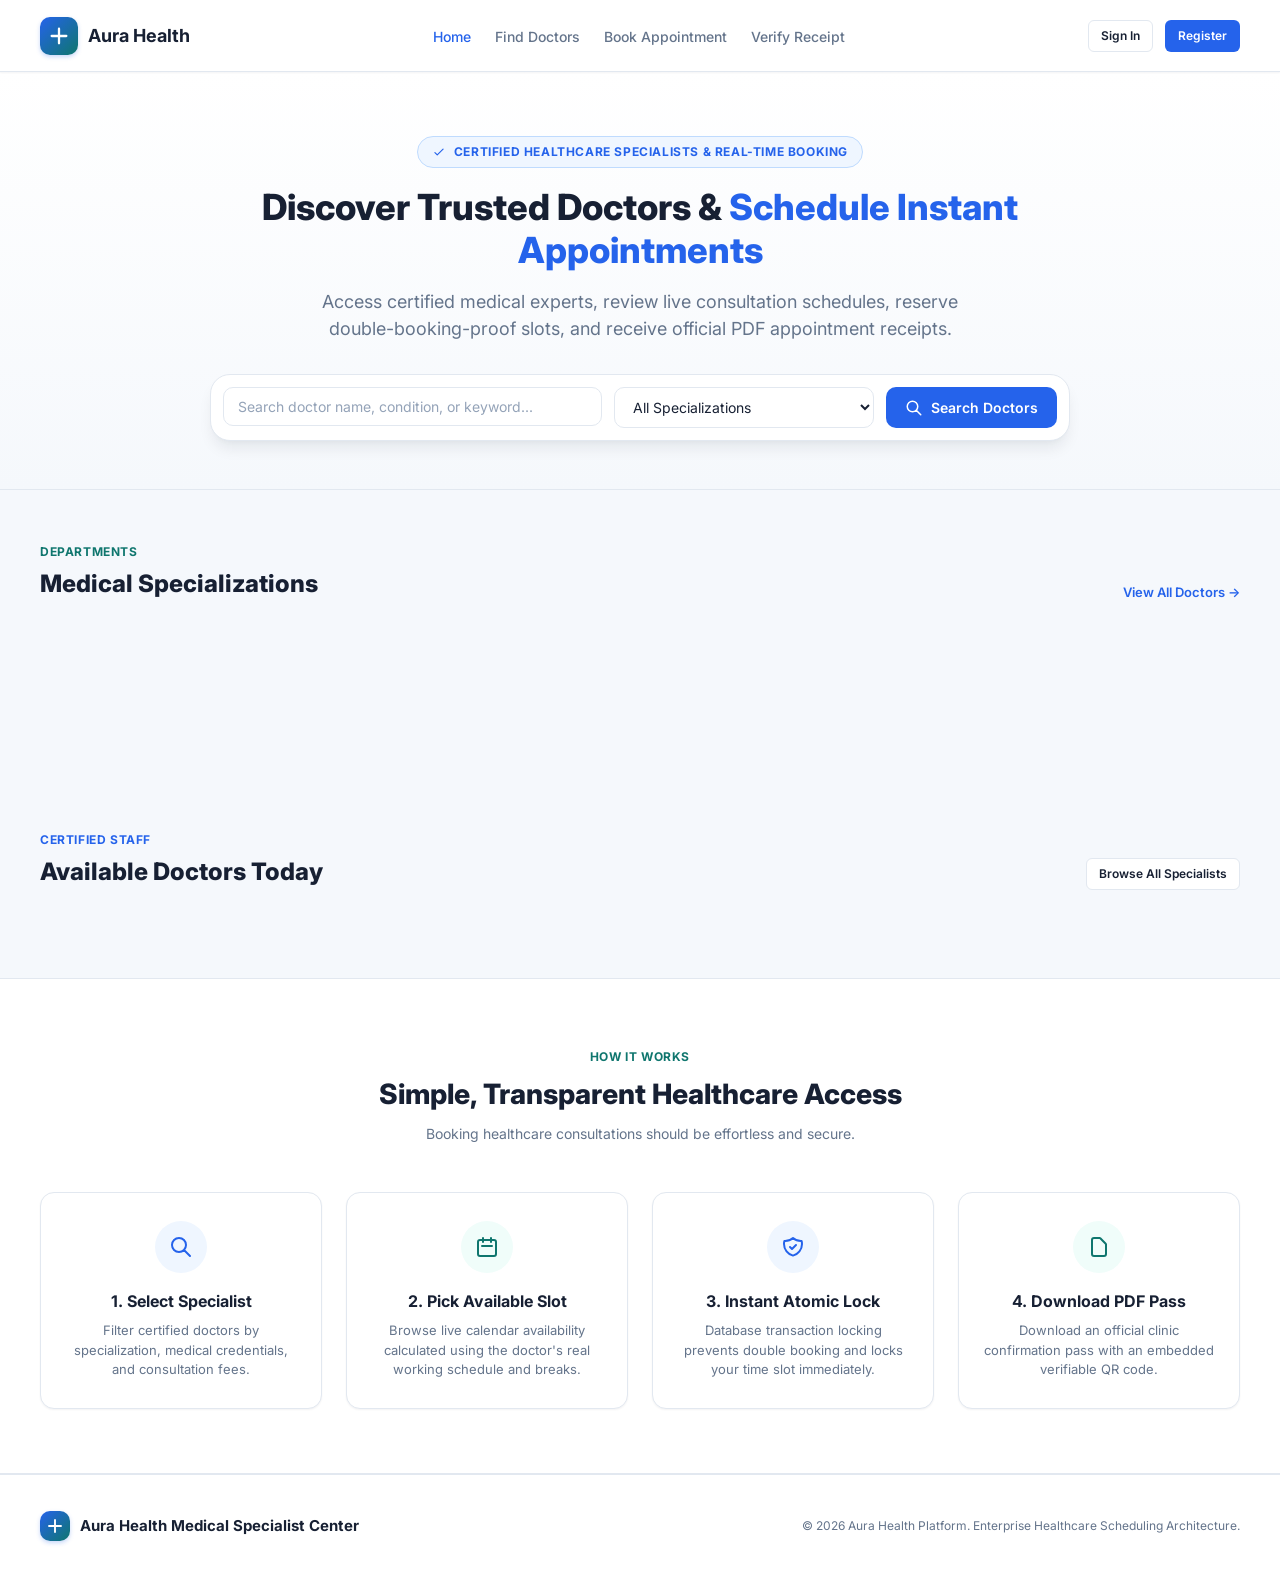
==== frontend/index.html @ 1cd792d3 "feat: Initial commit for Doctor Availability & Scheduling System" ====
<!DOCTYPE html>
<html lang="en">
<head>
  <meta charset="UTF-8">
  <meta name="viewport" content="width=device-width, initial-scale=1.0">
  <title>Aura Health - Doctor Availability & Scheduling System</title>
  <link rel="stylesheet" href="css/theme.css">
  <link rel="stylesheet" href="css/components.css">
  <link rel="stylesheet" href="css/style.css">
  <link rel="preconnect" href="https://fonts.googleapis.com">
  <link rel="preconnect" href="https://fonts.gstatic.com" crossorigin>
  <link href="https://fonts.googleapis.com/css2?family=Inter:wght@400;500;600;700;800&display=swap" rel="stylesheet">
</head>
<body>

  <!-- Top Navigation Bar -->
  <nav class="navbar">
    <div class="container nav-container">
      <a href="index.html" class="navbar-brand">
        <div class="brand-icon">
          <svg width="22" height="22" fill="none" stroke="currentColor" viewBox="0 0 24 24"><path stroke-linecap="round" stroke-linejoin="round" stroke-width="2.5" d="M12 4v16m8-8H4"></path></svg>
        </div>
        <span>Aura Health</span>
      </a>

      <ul class="navbar-nav">
        <li><a href="index.html" class="nav-link active">Home</a></li>
        <li><a href="doctors.html" class="nav-link">Find Doctors</a></li>
        <li><a href="booking.html" class="nav-link">Book Appointment</a></li>
        <li><a href="verify-receipt.html" class="nav-link">Verify Receipt</a></li>
      </ul>

      <div class="navbar-actions" id="nav-auth-actions">
        <a href="login.html" class="btn btn-outline btn-sm">Sign In</a>
        <a href="register.html" class="btn btn-primary btn-sm">Register</a>
      </div>
    </div>
  </nav>

  <!-- Hero Section -->
  <header class="hero-section">
    <div class="container">
      <div class="hero-badge">
        <svg width="14" height="14" fill="none" stroke="currentColor" viewBox="0 0 24 24"><path stroke-linecap="round" stroke-linejoin="round" stroke-width="2" d="M5 13l4 4L19 7"></path></svg>
        Certified Healthcare Specialists & Real-Time Booking
      </div>
      <h1 class="hero-title">Discover Trusted Doctors & <span>Schedule Instant Appointments</span></h1>
      <p class="hero-subtitle">
        Access certified medical experts, review live consultation schedules, reserve double-booking-proof slots, and receive official PDF appointment receipts.
      </p>

      <!-- Search Box Card -->
      <div class="search-box-card">
        <div class="search-field">
          <input type="text" id="hero-search-query" class="form-control" placeholder="Search doctor name, condition, or keyword...">
        </div>
        <div class="search-field" style="max-width:260px;">
          <select id="hero-spec-select" class="form-select">
            <option value="">All Specializations</option>
          </select>
        </div>
        <button id="hero-search-btn" class="btn btn-primary">
          <svg width="18" height="18" fill="none" stroke="currentColor" viewBox="0 0 24 24"><path stroke-linecap="round" stroke-linejoin="round" stroke-width="2" d="M21 21l-6-6m2-5a7 7 0 11-14 0 7 7 0 0114 0z"></path></svg>
          Search Doctors
        </button>
      </div>
    </div>
  </header>

  <!-- Medical Specializations -->
  <section style="padding: 48px 0;">
    <div class="container">
      <div style="display:flex;justify-content:space-between;align-items:flex-end;margin-bottom:20px;">
        <div>
          <span style="font-size:12px;font-weight:700;color:var(--healthcare-teal);text-transform:uppercase;letter-spacing:0.05em;">Departments</span>
          <h2 style="font-size:24px;font-weight:800;color:var(--text-main);margin-top:4px;">Medical Specializations</h2>
        </div>
        <a href="doctors.html" style="font-size:13px;font-weight:600;">View All Doctors &rarr;</a>
      </div>

      <div class="spec-grid" id="landing-spec-grid">
        <!-- Dynamically Populated -->
        <div class="skeleton-card" style="height:120px;"></div>
        <div class="skeleton-card" style="height:120px;"></div>
        <div class="skeleton-card" style="height:120px;"></div>
        <div class="skeleton-card" style="height:120px;"></div>
      </div>
    </div>
  </section>

  <!-- Featured Verified Doctors -->
  <section style="padding: 32px 0 64px;">
    <div class="container">
      <div style="display:flex;justify-content:space-between;align-items:flex-end;margin-bottom:24px;">
        <div>
          <span style="font-size:12px;font-weight:700;color:var(--primary-brand);text-transform:uppercase;letter-spacing:0.05em;">Certified Staff</span>
          <h2 style="font-size:24px;font-weight:800;color:var(--text-main);margin-top:4px;">Available Doctors Today</h2>
        </div>
        <a href="doctors.html" class="btn btn-outline btn-sm">Browse All Specialists</a>
      </div>

      <div class="doctor-grid" id="landing-doctor-grid">
        <!-- Populated via API -->
      </div>
    </div>
  </section>

  <!-- Platform Features / Workflow -->
  <section style="background-color:#FFFFFF;border-top:1px solid var(--border-color);border-bottom:1px solid var(--border-color);padding:64px 0;">
    <div class="container">
      <div style="text-align:center;max-width:600px;margin:0 auto 48px;">
        <span style="font-size:12px;font-weight:700;color:var(--healthcare-teal);text-transform:uppercase;letter-spacing:0.05em;">How It Works</span>
        <h2 style="font-size:28px;font-weight:800;color:var(--text-main);margin-top:6px;">Simple, Transparent Healthcare Access</h2>
        <p style="font-size:14px;color:var(--text-secondary);margin-top:8px;">Booking healthcare consultations should be effortless and secure.</p>
      </div>

      <div style="display:grid;grid-template-columns:repeat(auto-fit, minmax(250px, 1fr));gap:24px;">
        <div class="card" style="padding:28px 24px;text-align:center;">
          <div style="width:52px;height:52px;border-radius:50%;background:var(--surface-light-blue);color:var(--primary-brand);display:flex;align-items:center;justify-content:center;margin:0 auto 16px;">
            <svg width="24" height="24" fill="none" stroke="currentColor" viewBox="0 0 24 24"><path stroke-linecap="round" stroke-linejoin="round" stroke-width="2" d="M21 21l-6-6m2-5a7 7 0 11-14 0 7 7 0 0114 0z"></path></svg>
          </div>
          <h3 style="font-size:16px;font-weight:700;margin-bottom:8px;">1. Select Specialist</h3>
          <p style="font-size:13px;color:var(--text-secondary);">Filter certified doctors by specialization, medical credentials, and consultation fees.</p>
        </div>

        <div class="card" style="padding:28px 24px;text-align:center;">
          <div style="width:52px;height:52px;border-radius:50%;background:var(--surface-light-teal);color:var(--healthcare-teal);display:flex;align-items:center;justify-content:center;margin:0 auto 16px;">
            <svg width="24" height="24" fill="none" stroke="currentColor" viewBox="0 0 24 24"><path stroke-linecap="round" stroke-linejoin="round" stroke-width="2" d="M8 7V3m8 4V3m-9 8h10M5 21h14a2 2 0 002-2V7a2 2 0 00-2-2H5a2 2 0 00-2 2v12a2 2 0 002 2z"></path></svg>
          </div>
          <h3 style="font-size:16px;font-weight:700;margin-bottom:8px;">2. Pick Available Slot</h3>
          <p style="font-size:13px;color:var(--text-secondary);">Browse live calendar availability calculated using the doctor's real working schedule and breaks.</p>
        </div>

        <div class="card" style="padding:28px 24px;text-align:center;">
          <div style="width:52px;height:52px;border-radius:50%;background:var(--surface-light-blue);color:var(--primary-brand);display:flex;align-items:center;justify-content:center;margin:0 auto 16px;">
            <svg width="24" height="24" fill="none" stroke="currentColor" viewBox="0 0 24 24"><path stroke-linecap="round" stroke-linejoin="round" stroke-width="2" d="M9 12l2 2 4-4m5.618-4.016A11.955 11.955 0 0112 2.944a11.955 11.955 0 01-8.618 3.04A12.02 12.02 0 003 9c0 5.591 3.824 10.29 9 11.622 5.176-1.332 9-6.03 9-11.622 0-1.042-.133-2.052-.382-3.016z"></path></svg>
          </div>
          <h3 style="font-size:16px;font-weight:700;margin-bottom:8px;">3. Instant Atomic Lock</h3>
          <p style="font-size:13px;color:var(--text-secondary);">Database transaction locking prevents double booking and locks your time slot immediately.</p>
        </div>

        <div class="card" style="padding:28px 24px;text-align:center;">
          <div style="width:52px;height:52px;border-radius:50%;background:var(--surface-light-teal);color:var(--healthcare-teal);display:flex;align-items:center;justify-content:center;margin:0 auto 16px;">
            <svg width="24" height="24" fill="none" stroke="currentColor" viewBox="0 0 24 24"><path stroke-linecap="round" stroke-linejoin="round" stroke-width="2" d="M7 21h10a2 2 0 002-2V9.414a1 1 0 00-.293-.707l-5.414-5.414A1 1 0 0012.586 3H7a2 2 0 00-2 2v14a2 2 0 002 2z"></path></svg>
          </div>
          <h3 style="font-size:16px;font-weight:700;margin-bottom:8px;">4. Download PDF Pass</h3>
          <p style="font-size:13px;color:var(--text-secondary);">Download an official clinic confirmation pass with an embedded verifiable QR code.</p>
        </div>
      </div>
    </div>
  </section>

  <!-- Footer -->
  <footer style="background-color:#FFFFFF;border-top:1px solid var(--border-color);padding:36px 0;margin-top:auto;">
    <div class="container" style="display:flex;align-items:center;justify-content:space-between;flex-wrap:wrap;gap:16px;">
      <div style="display:flex;align-items:center;gap:10px;">
        <div class="brand-icon" style="width:30px;height:30px;">
          <svg width="18" height="18" fill="none" stroke="currentColor" viewBox="0 0 24 24"><path stroke-linecap="round" stroke-linejoin="round" stroke-width="2.5" d="M12 4v16m8-8H4"></path></svg>
        </div>
        <span style="font-weight:700;font-size:15px;">Aura Health Medical Specialist Center</span>
      </div>
      <p style="font-size:12px;color:var(--text-secondary);">
        &copy; 2026 Aura Health Platform. Enterprise Healthcare Scheduling Architecture.
      </p>
    </div>
  </footer>

  <script src="js/api.js"></script>
  <script src="js/auth.js"></script>
  <script>
    document.addEventListener('DOMContentLoaded', async () => {
      // Load Specializations for landing
      try {
        const specs = await Api.get('/specializations');
        const specGrid = document.getElementById('landing-spec-grid');
        const select = document.getElementById('hero-spec-select');

        if (specGrid) {
          specGrid.innerHTML = '';
          specs.forEach(s => {
            const card = document.createElement('div');
            card.className = 'spec-card';
            card.onclick = () => window.location.href = `doctors.html?specId=${s.specializationId}`;
            card.innerHTML = `
              <div class="spec-icon-box">
                <svg width="22" height="22" fill="none" stroke="currentColor" viewBox="0 0 24 24"><path stroke-linecap="round" stroke-linejoin="round" stroke-width="2" d="M4.318 6.318a4.5 4.5 0 000 6.364L12 20.364l7.682-7.682a4.5 4.5 0 00-6.364-6.364L12 7.636l-1.318-1.318a4.5 4.5 0 00-6.364 0z"></path></svg>
              </div>
              <span class="spec-name">${escapeHtml(s.specializationName)}</span>
            `;
            specGrid.appendChild(card);

            if (select) {
              const opt = document.createElement('option');
              opt.value = s.specializationId;
              opt.textContent = s.specializationName;
              select.appendChild(opt);
            }
          });
        }

        // Load Featured Doctors
        const doctors = await Api.get('/doctors?approvedOnly=true');
        const docGrid = document.getElementById('landing-doctor-grid');
        if (docGrid) {
          docGrid.innerHTML = '';
          doctors.slice(0, 4).forEach(doc => {
            const card = document.createElement('div');
            card.className = 'doctor-card';
            card.innerHTML = `
              <div class="doctor-card-top">
                <img src="${doc.profileImageUrl || 'https://images.unsplash.com/photo-1559839734-2b71ea197ec2?auto=format&fit=crop&q=80&w=200'}" class="doctor-avatar" alt="${escapeHtml(doc.fullName)}">
                <div class="doctor-card-info">
                  <h3 class="doctor-name">${escapeHtml(doc.fullName)}</h3>
                  <span class="doctor-spec">${escapeHtml(doc.specializationName)}</span>
                  <div class="doctor-qual">${escapeHtml(doc.qualifications)}</div>
                </div>
              </div>
              <div class="doctor-card-body">
                <p class="doctor-bio">${escapeHtml(doc.professionalBio || 'Certified clinical specialist with extensive experience.')}</p>
                <div class="doctor-meta-row">
                  <span>Experience: <strong>${doc.experienceYears} Years</strong></span>
                  <span>Fee: <strong class="doctor-fee">$${Number(doc.consultationFee).toFixed(2)}</strong></span>
                </div>
              </div>
              <div class="doctor-card-footer">
                <a href="booking.html?doctorId=${doc.doctorId}" class="btn btn-primary btn-sm" style="flex:1;">Book Consultation</a>
                <a href="doctors.html?search=${encodeURIComponent(doc.fullName)}" class="btn btn-outline btn-sm">View Profile</a>
              </div>
            `;
            docGrid.appendChild(card);
          });
        }
      } catch (err) {
        console.error(err);
      }

      // Hero search trigger
      document.getElementById('hero-search-btn')?.addEventListener('click', () => {
        const query = document.getElementById('hero-search-query').value.trim();
        const specId = document.getElementById('hero-spec-select').value;
        window.location.href = `doctors.html?search=${encodeURIComponent(query)}&specId=${specId}`;
      });
    });
  </script>
</body>
</html>
---- frontend/css/theme.css ----
/* ====================================================================
   DOCTOR AVAILABILITY & SCHEDULING SYSTEM
   PREMIUM LIGHT THEME DESIGN SYSTEM (theme.css)
   Strict Light Healthcare SaaS Theme - No Dark Mode
   ==================================================================== */

:root {
  /* Color Palette - Exactly matching requirements */
  --bg-main: #F5F8FC;
  --bg-card: #FFFFFF;
  --primary-brand: #2563EB;
  --secondary-blue: #3B82F6;
  --healthcare-teal: #0F766E;
  --surface-light-blue: #EFF6FF;
  --surface-light-teal: #F0FDFA;
  --text-main: #172033;
  --text-secondary: #64748B;
  --border-color: #E2E8F0;

  /* Status Colors */
  --status-success: #15803D;
  --status-success-bg: #DCFCE7;
  --status-warning: #B45309;
  --status-warning-bg: #FEF3C7;
  --status-error: #B91C1C;
  --status-error-bg: #FEE2E2;
  --status-info: #1D4ED8;
  --status-info-bg: #DBEAFE;

  /* Typography */
  --font-family: 'Inter', -apple-system, BlinkMacSystemFont, "Segoe UI", Roboto, Helvetica, Arial, sans-serif;
  --font-size-xs: 0.75rem;     /* 12px */
  --font-size-sm: 0.875rem;    /* 14px */
  --font-size-base: 1rem;      /* 16px */
  --font-size-lg: 1.125rem;    /* 18px */
  --font-size-xl: 1.25rem;     /* 20px */
  --font-size-2xl: 1.5rem;     /* 24px */
  --font-size-3xl: 1.875rem;   /* 30px */
  --font-size-4xl: 2.25rem;    /* 36px */

  /* Shadows */
  --shadow-sm: 0 1px 2px 0 rgba(15, 23, 42, 0.05);
  --shadow-md: 0 4px 6px -1px rgba(15, 23, 42, 0.07), 0 2px 4px -2px rgba(15, 23, 42, 0.05);
  --shadow-lg: 0 10px 15px -3px rgba(15, 23, 42, 0.08), 0 4px 6px -4px rgba(15, 23, 42, 0.04);
  --shadow-xl: 0 20px 25px -5px rgba(15, 23, 42, 0.08), 0 8px 10px -6px rgba(15, 23, 42, 0.04);

  /* Radius */
  --radius-sm: 6px;
  --radius-md: 10px;
  --radius-lg: 14px;
  --radius-xl: 20px;
  --radius-full: 9999px;

  /* Transitions */
  --transition-fast: 150ms cubic-bezier(0.4, 0, 0.2, 1);
  --transition-normal: 250ms cubic-bezier(0.4, 0, 0.2, 1);
}

*, *::before, *::after {
  box-sizing: border-box;
  margin: 0;
  padding: 0;
}

body {
  font-family: var(--font-family);
  background-color: var(--bg-main);
  color: var(--text-main);
  line-height: 1.5;
  -webkit-font-smoothing: antialiased;
  -moz-osx-font-smoothing: grayscale;
  min-height: 100vh;
  display: flex;
  flex-direction: column;
}

a {
  color: var(--primary-brand);
  text-decoration: none;
  transition: color var(--transition-fast);
}

a:hover {
  color: var(--secondary-blue);
}

button, input, select, textarea {
  font-family: inherit;
  font-size: inherit;
}

/* Container */
.container {
  width: 100%;
  max-width: 1240px;
  margin-left: auto;
  margin-right: auto;
  padding-left: 20px;
  padding-right: 20px;
}

.container-wide {
  width: 100%;
  max-width: 1400px;
  margin-left: auto;
  margin-right: auto;
  padding-left: 24px;
  padding-right: 24px;
}
---- frontend/css/components.css ----
/* ====================================================================
   DOCTOR AVAILABILITY & SCHEDULING SYSTEM
   REUSABLE UI COMPONENTS (components.css)
   ==================================================================== */

/* --- NAVBAR --- */
.navbar {
  background-color: var(--bg-card);
  border-bottom: 1px solid var(--border-color);
  position: sticky;
  top: 0;
  z-index: 50;
  height: 72px;
  display: flex;
  align-items: center;
  box-shadow: var(--shadow-sm);
}

.navbar .nav-container {
  display: flex;
  align-items: center;
  justify-content: space-between;
  width: 100%;
}

.navbar-brand {
  display: flex;
  align-items: center;
  gap: 10px;
  font-weight: 700;
  font-size: var(--font-size-lg);
  color: var(--text-main);
  text-decoration: none;
}

.brand-icon {
  width: 38px;
  height: 38px;
  background: linear-gradient(135deg, var(--primary-brand), var(--healthcare-teal));
  border-radius: var(--radius-md);
  display: flex;
  align-items: center;
  justify-content: center;
  color: #FFFFFF;
  box-shadow: 0 2px 4px rgba(37, 99, 235, 0.25);
}

.navbar-nav {
  display: flex;
  align-items: center;
  gap: 24px;
  list-style: none;
}

.nav-link {
  font-weight: 500;
  font-size: var(--font-size-sm);
  color: var(--text-secondary);
  transition: color var(--transition-fast);
  padding: 6px 0;
}

.nav-link:hover, .nav-link.active {
  color: var(--primary-brand);
}

.navbar-actions {
  display: flex;
  align-items: center;
  gap: 12px;
}

/* --- BUTTONS --- */
.btn {
  display: inline-flex;
  align-items: center;
  justify-content: center;
  gap: 8px;
  font-weight: 600;
  font-size: var(--font-size-sm);
  padding: 10px 18px;
  border-radius: var(--radius-md);
  border: 1px solid transparent;
  cursor: pointer;
  transition: all var(--transition-fast);
  text-decoration: none;
  white-space: nowrap;
}

.btn:disabled {
  opacity: 0.6;
  cursor: not-allowed;
}

.btn-primary {
  background-color: var(--primary-brand);
  color: #FFFFFF;
}

.btn-primary:hover:not(:disabled) {
  background-color: #1D4ED8;
  box-shadow: 0 4px 8px rgba(37, 99, 235, 0.25);
  color: #FFFFFF;
}

.btn-secondary {
  background-color: var(--surface-light-blue);
  color: var(--primary-brand);
  border-color: #BFDBFE;
}

.btn-secondary:hover:not(:disabled) {
  background-color: #DBEAFE;
}

.btn-teal {
  background-color: var(--healthcare-teal);
  color: #FFFFFF;
}

.btn-teal:hover:not(:disabled) {
  background-color: #0D655E;
  color: #FFFFFF;
}

.btn-outline {
  background-color: #FFFFFF;
  border-color: var(--border-color);
  color: var(--text-main);
}

.btn-outline:hover:not(:disabled) {
  background-color: var(--surface-light-blue);
  border-color: #BFDBFE;
  color: var(--primary-brand);
}

.btn-danger {
  background-color: var(--status-error);
  color: #FFFFFF;
}

.btn-danger:hover:not(:disabled) {
  background-color: #991B1B;
  color: #FFFFFF;
}

.btn-sm {
  padding: 6px 12px;
  font-size: var(--font-size-xs);
  border-radius: var(--radius-sm);
}

.btn-lg {
  padding: 14px 24px;
  font-size: var(--font-size-base);
  border-radius: var(--radius-lg);
}

/* --- CARDS --- */
.card {
  background-color: var(--bg-card);
  border: 1px solid var(--border-color);
  border-radius: var(--radius-lg);
  box-shadow: var(--shadow-sm);
  transition: box-shadow var(--transition-fast), transform var(--transition-fast);
  overflow: hidden;
}

.card-hover:hover {
  box-shadow: var(--shadow-md);
  transform: translateY(-2px);
}

.card-header {
  padding: 20px 24px;
  border-bottom: 1px solid var(--border-color);
  display: flex;
  align-items: center;
  justify-content: space-between;
}

.card-title {
  font-size: var(--font-size-lg);
  font-weight: 700;
  color: var(--text-main);
}

.card-body {
  padding: 24px;
}

.card-footer {
  padding: 16px 24px;
  background-color: #FAFCFF;
  border-top: 1px solid var(--border-color);
}

/* --- STATS KPI CARDS --- */
.stat-grid {
  display: grid;
  grid-template-columns: repeat(auto-fit, minmax(220px, 1fr));
  gap: 20px;
  margin-bottom: 28px;
}

.stat-card {
  background-color: var(--bg-card);
  border: 1px solid var(--border-color);
  border-radius: var(--radius-lg);
  padding: 20px;
  display: flex;
  align-items: center;
  gap: 16px;
  box-shadow: var(--shadow-sm);
}

.stat-icon-wrapper {
  width: 52px;
  height: 52px;
  border-radius: var(--radius-md);
  display: flex;
  align-items: center;
  justify-content: center;
  flex-shrink: 0;
}

.stat-icon-blue { background-color: var(--surface-light-blue); color: var(--primary-brand); }
.stat-icon-teal { background-color: var(--surface-light-teal); color: var(--healthcare-teal); }
.stat-icon-amber { background-color: var(--status-warning-bg); color: var(--status-warning); }
.stat-icon-red { background-color: var(--status-error-bg); color: var(--status-error); }
.stat-icon-green { background-color: var(--status-success-bg); color: var(--status-success); }

.stat-info {
  display: flex;
  flex-direction: column;
}

.stat-value {
  font-size: var(--font-size-2xl);
  font-weight: 800;
  color: var(--text-main);
  line-height: 1.2;
}

.stat-label {
  font-size: var(--font-size-xs);
  font-weight: 600;
  text-transform: uppercase;
  letter-spacing: 0.05em;
  color: var(--text-secondary);
  margin-top: 4px;
}

/* --- BADGES --- */
.badge {
  display: inline-flex;
  align-items: center;
  gap: 6px;
  padding: 4px 10px;
  border-radius: var(--radius-full);
  font-size: var(--font-size-xs);
  font-weight: 600;
  line-height: 1.2;
}

.badge-dot {
  width: 6px;
  height: 6px;
  border-radius: 50%;
}

.badge-confirmed { background-color: var(--status-success-bg); color: var(--status-success); }
.badge-confirmed .badge-dot { background-color: var(--status-success); }

.badge-pending { background-color: var(--status-warning-bg); color: var(--status-warning); }
.badge-pending .badge-dot { background-color: var(--status-warning); }

.badge-checked-in { background-color: #CCFBF1; color: var(--healthcare-teal); }
.badge-checked-in .badge-dot { background-color: var(--healthcare-teal); }

.badge-in-progress { background-color: var(--surface-light-blue); color: var(--primary-brand); }
.badge-in-progress .badge-dot { background-color: var(--primary-brand); }

.badge-completed { background-color: #F0FDFA; color: #0D655E; border: 1px solid #CCFBF1; }
.badge-completed .badge-dot { background-color: #0D655E; }

.badge-cancelled { background-color: var(--status-error-bg); color: var(--status-error); }
.badge-cancelled .badge-dot { background-color: var(--status-error); }

.badge-no-show { background-color: #F1F5F9; color: #475569; }
.badge-no-show .badge-dot { background-color: #64748B; }

/* --- FORMS --- */
.form-group {
  margin-bottom: 18px;
}

.form-label {
  display: block;
  font-size: var(--font-size-sm);
  font-weight: 600;
  color: var(--text-main);
  margin-bottom: 6px;
}

.form-control, .form-select {
  width: 100%;
  padding: 10px 14px;
  border: 1px solid var(--border-color);
  border-radius: var(--radius-md);
  background-color: #FFFFFF;
  color: var(--text-main);
  font-size: var(--font-size-sm);
  transition: border-color var(--transition-fast), box-shadow var(--transition-fast);
}

.form-control:focus, .form-select:focus {
  outline: none;
  border-color: var(--primary-brand);
  box-shadow: 0 0 0 3px rgba(37, 99, 235, 0.15);
}

.form-control::placeholder {
  color: #94A3B8;
}

.form-helper {
  font-size: var(--font-size-xs);
  color: var(--text-secondary);
  margin-top: 4px;
}

.form-error {
  font-size: var(--font-size-xs);
  color: var(--status-error);
  margin-top: 4px;
}

/* --- TABLES --- */
.table-responsive {
  width: 100%;
  overflow-x: auto;
}

.table {
  width: 100%;
  border-collapse: collapse;
  text-align: left;
}

.table th {
  background-color: #F8FAFC;
  padding: 12px 16px;
  font-size: var(--font-size-xs);
  font-weight: 700;
  color: var(--text-secondary);
  text-transform: uppercase;
  letter-spacing: 0.05em;
  border-bottom: 1px solid var(--border-color);
}

.table td {
  padding: 14px 16px;
  font-size: var(--font-size-sm);
  color: var(--text-main);
  border-bottom: 1px solid var(--border-color);
  vertical-align: middle;
}

.table-hover tbody tr:hover {
  background-color: #F8FAFC;
}

/* --- TABS --- */
.tabs {
  display: flex;
  gap: 8px;
  border-bottom: 1px solid var(--border-color);
  margin-bottom: 24px;
}

.tab-btn {
  padding: 12px 18px;
  font-size: var(--font-size-sm);
  font-weight: 600;
  color: var(--text-secondary);
  background: none;
  border: none;
  border-bottom: 2px solid transparent;
  cursor: pointer;
  transition: all var(--transition-fast);
}

.tab-btn:hover {
  color: var(--primary-brand);
}

.tab-btn.active {
  color: var(--primary-brand);
  border-bottom-color: var(--primary-brand);
}

/* --- MODALS --- */
.modal-backdrop {
  position: fixed;
  inset: 0;
  background-color: rgba(15, 23, 42, 0.45);
  backdrop-filter: blur(4px);
  z-index: 100;
  display: none;
  align-items: center;
  justify-content: center;
  padding: 20px;
}

.modal-backdrop.active {
  display: flex;
}

.modal {
  background-color: #FFFFFF;
  border-radius: var(--radius-xl);
  box-shadow: var(--shadow-xl);
  width: 100%;
  max-width: 580px;
  max-height: 90vh;
  overflow-y: auto;
  animation: modalIn 200ms ease-out forwards;
}

@keyframes modalIn {
  from { opacity: 0; transform: scale(0.96); }
  to { opacity: 1; transform: scale(1); }
}

.modal-header {
  padding: 20px 24px;
  border-bottom: 1px solid var(--border-color);
  display: flex;
  align-items: center;
  justify-content: space-between;
}

.modal-close {
  background: none;
  border: none;
  font-size: 24px;
  line-height: 1;
  color: var(--text-secondary);
  cursor: pointer;
}

.modal-close:hover {
  color: var(--text-main);
}

.modal-body {
  padding: 24px;
}

.modal-footer {
  padding: 16px 24px;
  border-top: 1px solid var(--border-color);
  background-color: #FAFCFF;
  display: flex;
  align-items: center;
  justify-content: flex-end;
  gap: 12px;
}

/* --- TOAST NOTIFICATIONS --- */
.toast-container {
  position: fixed;
  bottom: 24px;
  right: 24px;
  z-index: 999;
  display: flex;
  flex-direction: column;
  gap: 10px;
}

.toast {
  background-color: #FFFFFF;
  border: 1px solid var(--border-color);
  border-radius: var(--radius-md);
  padding: 14px 20px;
  box-shadow: var(--shadow-lg);
  display: flex;
  align-items: center;
  gap: 12px;
  font-size: var(--font-size-sm);
  font-weight: 500;
  min-width: 300px;
  max-width: 440px;
  animation: toastIn 200ms ease-out forwards;
}

@keyframes toastIn {
  from { opacity: 0; transform: translateY(12px); }
  to { opacity: 1; transform: translateY(0); }
}

.toast-success { border-left: 4px solid var(--status-success); }
.toast-error { border-left: 4px solid var(--status-error); }
.toast-info { border-left: 4px solid var(--primary-brand); }

/* --- SKELETON LOADERS --- */
.skeleton {
  background: linear-gradient(90deg, #E2E8F0 25%, #EDF2F7 50%, #E2E8F0 75%);
  background-size: 200% 100%;
  animation: shimmer 1.5s infinite;
  border-radius: var(--radius-sm);
}

@keyframes shimmer {
  0% { background-position: 200% 0; }
  100% { background-position: -200% 0; }
}

.skeleton-text { height: 16px; margin-bottom: 8px; width: 100%; }
.skeleton-title { height: 24px; margin-bottom: 12px; width: 60%; }
.skeleton-circle { width: 48px; height: 48px; border-radius: 50%; }

/* --- EMPTY STATE --- */
.empty-state {
  text-align: center;
  padding: 48px 24px;
  display: flex;
  flex-direction: column;
  align-items: center;
}

.empty-state-icon {
  width: 64px;
  height: 64px;
  border-radius: 50%;
  background-color: var(--surface-light-blue);
  color: var(--primary-brand);
  display: flex;
  align-items: center;
  justify-content: center;
  margin-bottom: 16px;
}

.empty-state-title {
  font-size: var(--font-size-lg);
  font-weight: 700;
  color: var(--text-main);
  margin-bottom: 6px;
}

.empty-state-desc {
  font-size: var(--font-size-sm);
  color: var(--text-secondary);
  max-width: 400px;
  margin-bottom: 20px;
}
---- frontend/css/style.css ----
/* ====================================================================
   DOCTOR AVAILABILITY & SCHEDULING SYSTEM
   PAGE SPECIFIC STYLES (style.css)
   ==================================================================== */

/* --- HERO SECTION (Landing) --- */
.hero-section {
  padding: 64px 0 48px;
  background: linear-gradient(180deg, #FFFFFF 0%, var(--bg-main) 100%);
  border-bottom: 1px solid var(--border-color);
  text-align: center;
}

.hero-badge {
  display: inline-flex;
  align-items: center;
  gap: 8px;
  background-color: var(--surface-light-blue);
  color: var(--primary-brand);
  padding: 6px 14px;
  border-radius: var(--radius-full);
  font-size: var(--font-size-xs);
  font-weight: 700;
  text-transform: uppercase;
  letter-spacing: 0.05em;
  margin-bottom: 18px;
  border: 1px solid #BFDBFE;
}

.hero-title {
  font-size: var(--font-size-4xl);
  font-weight: 800;
  color: var(--text-main);
  line-height: 1.2;
  margin-bottom: 16px;
  max-width: 800px;
  margin-left: auto;
  margin-right: auto;
}

.hero-title span {
  color: var(--primary-brand);
}

.hero-subtitle {
  font-size: var(--font-size-lg);
  color: var(--text-secondary);
  max-width: 640px;
  margin-left: auto;
  margin-right: auto;
  margin-bottom: 32px;
}

/* Hero Quick Search Box */
.search-box-card {
  background-color: #FFFFFF;
  border: 1px solid var(--border-color);
  border-radius: var(--radius-xl);
  padding: 12px;
  box-shadow: var(--shadow-lg);
  max-width: 860px;
  margin: 0 auto;
  display: flex;
  gap: 12px;
  flex-wrap: wrap;
}

.search-field {
  flex: 1;
  min-width: 200px;
}

/* --- SPECIALIZATIONS CAROUSEL/GRID --- */
.spec-grid {
  display: grid;
  grid-template-columns: repeat(auto-fill, minmax(180px, 1fr));
  gap: 16px;
  margin-top: 24px;
}

.spec-card {
  background-color: #FFFFFF;
  border: 1px solid var(--border-color);
  border-radius: var(--radius-lg);
  padding: 20px 16px;
  text-align: center;
  cursor: pointer;
  transition: all var(--transition-fast);
  display: flex;
  flex-direction: column;
  align-items: center;
}

.spec-card:hover, .spec-card.active {
  border-color: var(--primary-brand);
  background-color: var(--surface-light-blue);
  box-shadow: var(--shadow-sm);
  transform: translateY(-2px);
}

.spec-icon-box {
  width: 48px;
  height: 48px;
  border-radius: var(--radius-md);
  background-color: var(--surface-light-teal);
  color: var(--healthcare-teal);
  display: flex;
  align-items: center;
  justify-content: center;
  margin-bottom: 12px;
}

.spec-card:hover .spec-icon-box {
  background-color: var(--primary-brand);
  color: #FFFFFF;
}

.spec-name {
  font-weight: 700;
  font-size: var(--font-size-sm);
  color: var(--text-main);
}

/* --- DOCTORS DIRECTORY GRID --- */
.doctor-grid {
  display: grid;
  grid-template-columns: repeat(auto-fill, minmax(320px, 1fr));
  gap: 24px;
}

.doctor-card {
  background-color: #FFFFFF;
  border: 1px solid var(--border-color);
  border-radius: var(--radius-xl);
  overflow: hidden;
  box-shadow: var(--shadow-sm);
  display: flex;
  flex-direction: column;
  transition: all var(--transition-fast);
}

.doctor-card:hover {
  box-shadow: var(--shadow-lg);
  transform: translateY(-3px);
  border-color: #BFDBFE;
}

.doctor-card-top {
  padding: 20px;
  display: flex;
  gap: 16px;
  align-items: flex-start;
  border-bottom: 1px solid #F1F5F9;
}

.doctor-avatar {
  width: 72px;
  height: 72px;
  border-radius: var(--radius-lg);
  object-fit: cover;
  background-color: var(--surface-light-blue);
  border: 2px solid #DBEAFE;
  flex-shrink: 0;
}

.doctor-card-info {
  flex: 1;
}

.doctor-name {
  font-size: var(--font-size-base);
  font-weight: 700;
  color: var(--text-main);
  line-height: 1.3;
}

.doctor-spec {
  display: inline-block;
  font-size: var(--font-size-xs);
  font-weight: 600;
  color: var(--healthcare-teal);
  background-color: var(--surface-light-teal);
  padding: 2px 8px;
  border-radius: var(--radius-sm);
  margin-top: 4px;
}

.doctor-qual {
  font-size: var(--font-size-xs);
  color: var(--text-secondary);
  margin-top: 4px;
}

.doctor-card-body {
  padding: 16px 20px;
  flex: 1;
}

.doctor-bio {
  font-size: var(--font-size-xs);
  color: var(--text-secondary);
  line-height: 1.5;
  display: -webkit-box;
  -webkit-line-clamp: 2;
  -webkit-box-orient: vertical;
  overflow: hidden;
  margin-bottom: 12px;
}

.doctor-meta-row {
  display: flex;
  justify-content: space-between;
  align-items: center;
  padding: 8px 12px;
  background-color: #F8FAFC;
  border-radius: var(--radius-md);
  font-size: var(--font-size-xs);
}

.doctor-fee {
  font-weight: 800;
  color: var(--primary-brand);
  font-size: var(--font-size-sm);
}

.doctor-card-footer {
  padding: 16px 20px;
  background-color: #FAFCFF;
  border-top: 1px solid var(--border-color);
  display: flex;
  gap: 10px;
}

/* --- BOOKING WORKFLOW PAGE --- */
.booking-container {
  display: grid;
  grid-template-columns: 1fr 380px;
  gap: 28px;
  margin-top: 32px;
  margin-bottom: 48px;
}

@media (max-width: 900px) {
  .booking-container {
    grid-template-columns: 1fr;
  }
}

.step-indicator {
  display: flex;
  align-items: center;
  justify-content: space-between;
  margin-bottom: 28px;
  position: relative;
}

.step-item {
  display: flex;
  flex-direction: column;
  align-items: center;
  gap: 6px;
  z-index: 1;
}

.step-circle {
  width: 36px;
  height: 36px;
  border-radius: 50%;
  background-color: #FFFFFF;
  border: 2px solid var(--border-color);
  color: var(--text-secondary);
  display: flex;
  align-items: center;
  justify-content: center;
  font-weight: 700;
  font-size: var(--font-size-sm);
  transition: all var(--transition-fast);
}

.step-item.active .step-circle {
  border-color: var(--primary-brand);
  background-color: var(--primary-brand);
  color: #FFFFFF;
  box-shadow: 0 0 0 4px rgba(37, 99, 235, 0.15);
}

.step-item.completed .step-circle {
  border-color: var(--healthcare-teal);
  background-color: var(--healthcare-teal);
  color: #FFFFFF;
}

.step-label {
  font-size: var(--font-size-xs);
  font-weight: 600;
  color: var(--text-secondary);
}

.step-item.active .step-label {
  color: var(--primary-brand);
}

/* Date Selection Calendar Component */
.calendar-widget {
  background-color: #FFFFFF;
  border: 1px solid var(--border-color);
  border-radius: var(--radius-lg);
  padding: 16px;
}

.calendar-header {
  display: flex;
  justify-content: space-between;
  align-items: center;
  margin-bottom: 14px;
}

.calendar-days-row {
  display: grid;
  grid-template-columns: repeat(7, 1fr);
  gap: 8px;
  margin-bottom: 10px;
  text-align: center;
}

.day-header {
  font-size: var(--font-size-xs);
  font-weight: 700;
  color: var(--text-secondary);
  padding: 6px 0;
}

.calendar-grid {
  display: grid;
  grid-template-columns: repeat(7, 1fr);
  gap: 8px;
}

.calendar-day-btn {
  aspect-ratio: 1;
  display: flex;
  flex-direction: column;
  align-items: center;
  justify-content: center;
  border: 1px solid var(--border-color);
  background-color: #FFFFFF;
  border-radius: var(--radius-md);
  font-weight: 600;
  font-size: var(--font-size-sm);
  color: var(--text-main);
  cursor: pointer;
  transition: all var(--transition-fast);
}

.calendar-day-btn:hover:not(:disabled) {
  border-color: var(--primary-brand);
  background-color: var(--surface-light-blue);
  color: var(--primary-brand);
}

.calendar-day-btn.selected {
  border-color: var(--primary-brand);
  background-color: var(--primary-brand);
  color: #FFFFFF;
}

.calendar-day-btn:disabled {
  background-color: #F8FAFC;
  color: #CBD5E1;
  border-color: #F1F5F9;
  cursor: not-allowed;
}

/* Time Slot Grid */
.slots-grid {
  display: grid;
  grid-template-columns: repeat(auto-fill, minmax(130px, 1fr));
  gap: 10px;
  margin-top: 14px;
}

.slot-btn {
  padding: 10px 8px;
  border: 1px solid var(--border-color);
  background-color: #FFFFFF;
  border-radius: var(--radius-md);
  font-size: var(--font-size-xs);
  font-weight: 600;
  text-align: center;
  color: var(--text-main);
  cursor: pointer;
  transition: all var(--transition-fast);
}

.slot-btn:hover:not(:disabled) {
  border-color: var(--primary-brand);
  background-color: var(--surface-light-blue);
  color: var(--primary-brand);
}

.slot-btn.selected {
  border-color: var(--primary-brand);
  background-color: var(--primary-brand);
  color: #FFFFFF;
  box-shadow: 0 2px 4px rgba(37, 99, 235, 0.25);
}

.slot-btn:disabled {
  background-color: #F8FAFC;
  color: #94A3B8;
  border-color: #E2E8F0;
  cursor: not-allowed;
  text-decoration: line-through;
  opacity: 0.6;
}

/* Booking Summary Card */
.booking-summary-card {
  position: sticky;
  top: 90px;
  background-color: #FFFFFF;
  border: 1px solid var(--border-color);
  border-radius: var(--radius-xl);
  padding: 24px;
  box-shadow: var(--shadow-sm);
}

.summary-doctor-preview {
  display: flex;
  gap: 14px;
  align-items: center;
  padding-bottom: 18px;
  border-bottom: 1px solid var(--border-color);
  margin-bottom: 18px;
}

.summary-item-row {
  display: flex;
  justify-content: space-between;
  margin-bottom: 12px;
  font-size: var(--font-size-sm);
}

.summary-item-label {
  color: var(--text-secondary);
}

.summary-item-value {
  font-weight: 600;
  color: var(--text-main);
  text-align: right;
}

.summary-total-row {
  display: flex;
  justify-content: space-between;
  align-items: center;
  padding-top: 16px;
  border-top: 1px dashed var(--border-color);
  margin-top: 16px;
  margin-bottom: 24px;
}

.summary-total-label {
  font-size: var(--font-size-base);
  font-weight: 700;
  color: var(--text-main);
}

.summary-total-value {
  font-size: var(--font-size-xl);
  font-weight: 800;
  color: var(--primary-brand);
}

/* --- DASHBOARD LAYOUT --- */
.dashboard-layout {
  display: grid;
  grid-template-columns: 260px 1fr;
  min-height: calc(100vh - 72px);
}

@media (max-width: 900px) {
  .dashboard-layout {
    grid-template-columns: 1fr;
  }
}

.dashboard-sidebar {
  background-color: #FFFFFF;
  border-right: 1px solid var(--border-color);
  padding: 24px 16px;
  display: flex;
  flex-direction: column;
  gap: 6px;
}

.sidebar-heading {
  font-size: var(--font-size-xs);
  font-weight: 700;
  text-transform: uppercase;
  color: var(--text-secondary);
  letter-spacing: 0.05em;
  padding: 12px 12px 6px;
}

.sidebar-item {
  display: flex;
  align-items: center;
  gap: 12px;
  padding: 10px 14px;
  border-radius: var(--radius-md);
  font-size: var(--font-size-sm);
  font-weight: 600;
  color: var(--text-secondary);
  transition: all var(--transition-fast);
  cursor: pointer;
  text-decoration: none;
}

.sidebar-item:hover, .sidebar-item.active {
  background-color: var(--surface-light-blue);
  color: var(--primary-brand);
}

.sidebar-item svg {
  width: 18px;
  height: 18px;
  stroke-width: 2;
}

.dashboard-content {
  padding: 32px 36px;
  background-color: var(--bg-main);
  overflow-y: auto;
}

@media (max-width: 640px) {
  .dashboard-content {
    padding: 20px 16px;
  }
}

.dashboard-header {
  display: flex;
  align-items: center;
  justify-content: space-between;
  margin-bottom: 28px;
  flex-wrap: wrap;
  gap: 16px;
}

.dashboard-title {
  font-size: var(--font-size-2xl);
  font-weight: 800;
  color: var(--text-main);
}

.dashboard-subtitle {
  font-size: var(--font-size-sm);
  color: var(--text-secondary);
  margin-top: 2px;
}

/* Auth Cards */
.auth-wrapper {
  min-height: calc(100vh - 72px);
  display: flex;
  align-items: center;
  justify-content: center;
  padding: 32px 16px;
}

.auth-card {
  width: 100%;
  max-width: 480px;
  background-color: #FFFFFF;
  border: 1px solid var(--border-color);
  border-radius: var(--radius-xl);
  padding: 36px;
  box-shadow: var(--shadow-lg);
}

.auth-header {
  text-align: center;
  margin-bottom: 28px;
}

.demo-pills {
  display: flex;
  gap: 8px;
  margin-bottom: 20px;
  background-color: var(--bg-main);
  padding: 6px;
  border-radius: var(--radius-md);
  border: 1px solid var(--border-color);
}

.demo-pill-btn {
  flex: 1;
  padding: 6px 8px;
  border-radius: var(--radius-sm);
  border: none;
  background: transparent;
  font-size: var(--font-size-xs);
  font-weight: 700;
  color: var(--text-secondary);
  cursor: pointer;
  transition: all var(--transition-fast);
}

.demo-pill-btn:hover, .demo-pill-btn.active {
  background-color: #FFFFFF;
  color: var(--primary-brand);
  box-shadow: var(--shadow-sm);
}

/* Appointment action buttons list */
.action-btn-group {
  display: flex;
  align-items: center;
  gap: 6px;
  flex-wrap: wrap;
}
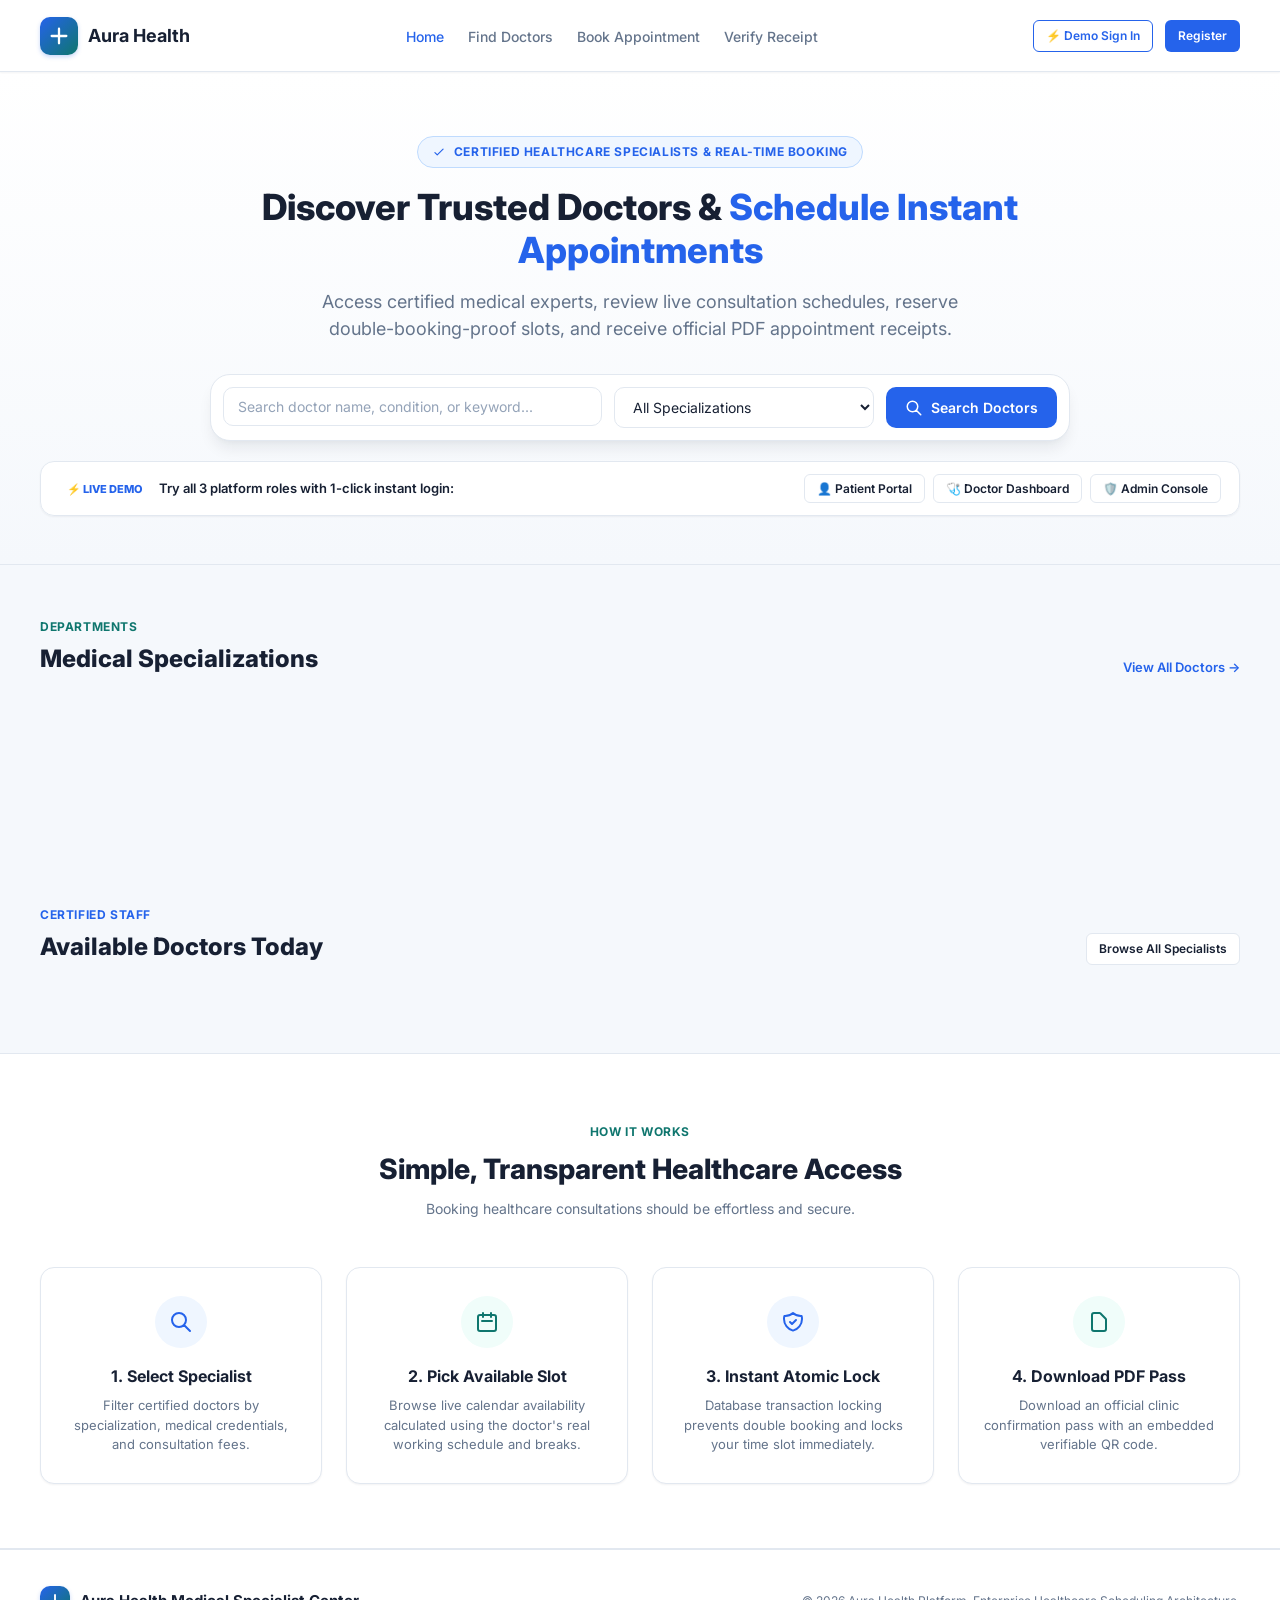
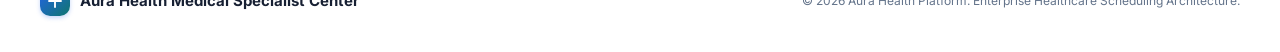
==== commit 2c6015bc: "feat: 1-click demo logins, rich clinical seed data, fix registration error and API routing" ====
--- a/frontend/index.html
+++ b/frontend/index.html
@@ -63,6 +63,25 @@
           <svg width="18" height="18" fill="none" stroke="currentColor" viewBox="0 0 24 24"><path stroke-linecap="round" stroke-linejoin="round" stroke-width="2" d="M21 21l-6-6m2-5a7 7 0 11-14 0 7 7 0 0114 0z"></path></svg>
           Search Doctors
         </button>
+      </div>
+
+      <!-- Instant Live Demo Bar -->
+      <div style="margin-top:20px; background:rgba(255,255,255,0.95); backdrop-filter:blur(8px); border:1px solid var(--border-color); border-radius:var(--radius-lg); padding:12px 18px; display:flex; flex-wrap:wrap; align-items:center; justify-content:space-between; gap:12px; box-shadow:var(--shadow-sm);">
+        <div style="display:flex; align-items:center; gap:8px;">
+          <span style="background:var(--primary-subtle); color:var(--primary-brand); font-size:11px; font-weight:800; padding:3px 8px; border-radius:12px; text-transform:uppercase;">⚡ Live Demo</span>
+          <span style="font-size:13px; font-weight:600; color:var(--text-main);">Try all 3 platform roles with 1-click instant login:</span>
+        </div>
+        <div style="display:flex; align-items:center; gap:8px; flex-wrap:wrap;">
+          <button type="button" class="btn btn-outline btn-sm quick-login-btn" data-email="patient.john@healthcare.com" data-pwd="Password123!" data-redirect="patient-dashboard.html" style="background:#fff; font-size:12px; font-weight:600;">
+            👤 Patient Portal
+          </button>
+          <button type="button" class="btn btn-outline btn-sm quick-login-btn" data-email="doctor.sarah@healthcare.com" data-pwd="Password123!" data-redirect="doctor-dashboard.html" style="background:#fff; font-size:12px; font-weight:600;">
+            🩺 Doctor Dashboard
+          </button>
+          <button type="button" class="btn btn-outline btn-sm quick-login-btn" data-email="admin@healthcare.com" data-pwd="Password123!" data-redirect="admin-dashboard.html" style="background:#fff; font-size:12px; font-weight:600;">
+            🛡️ Admin Console
+          </button>
+        </div>
       </div>
     </div>
   </header>
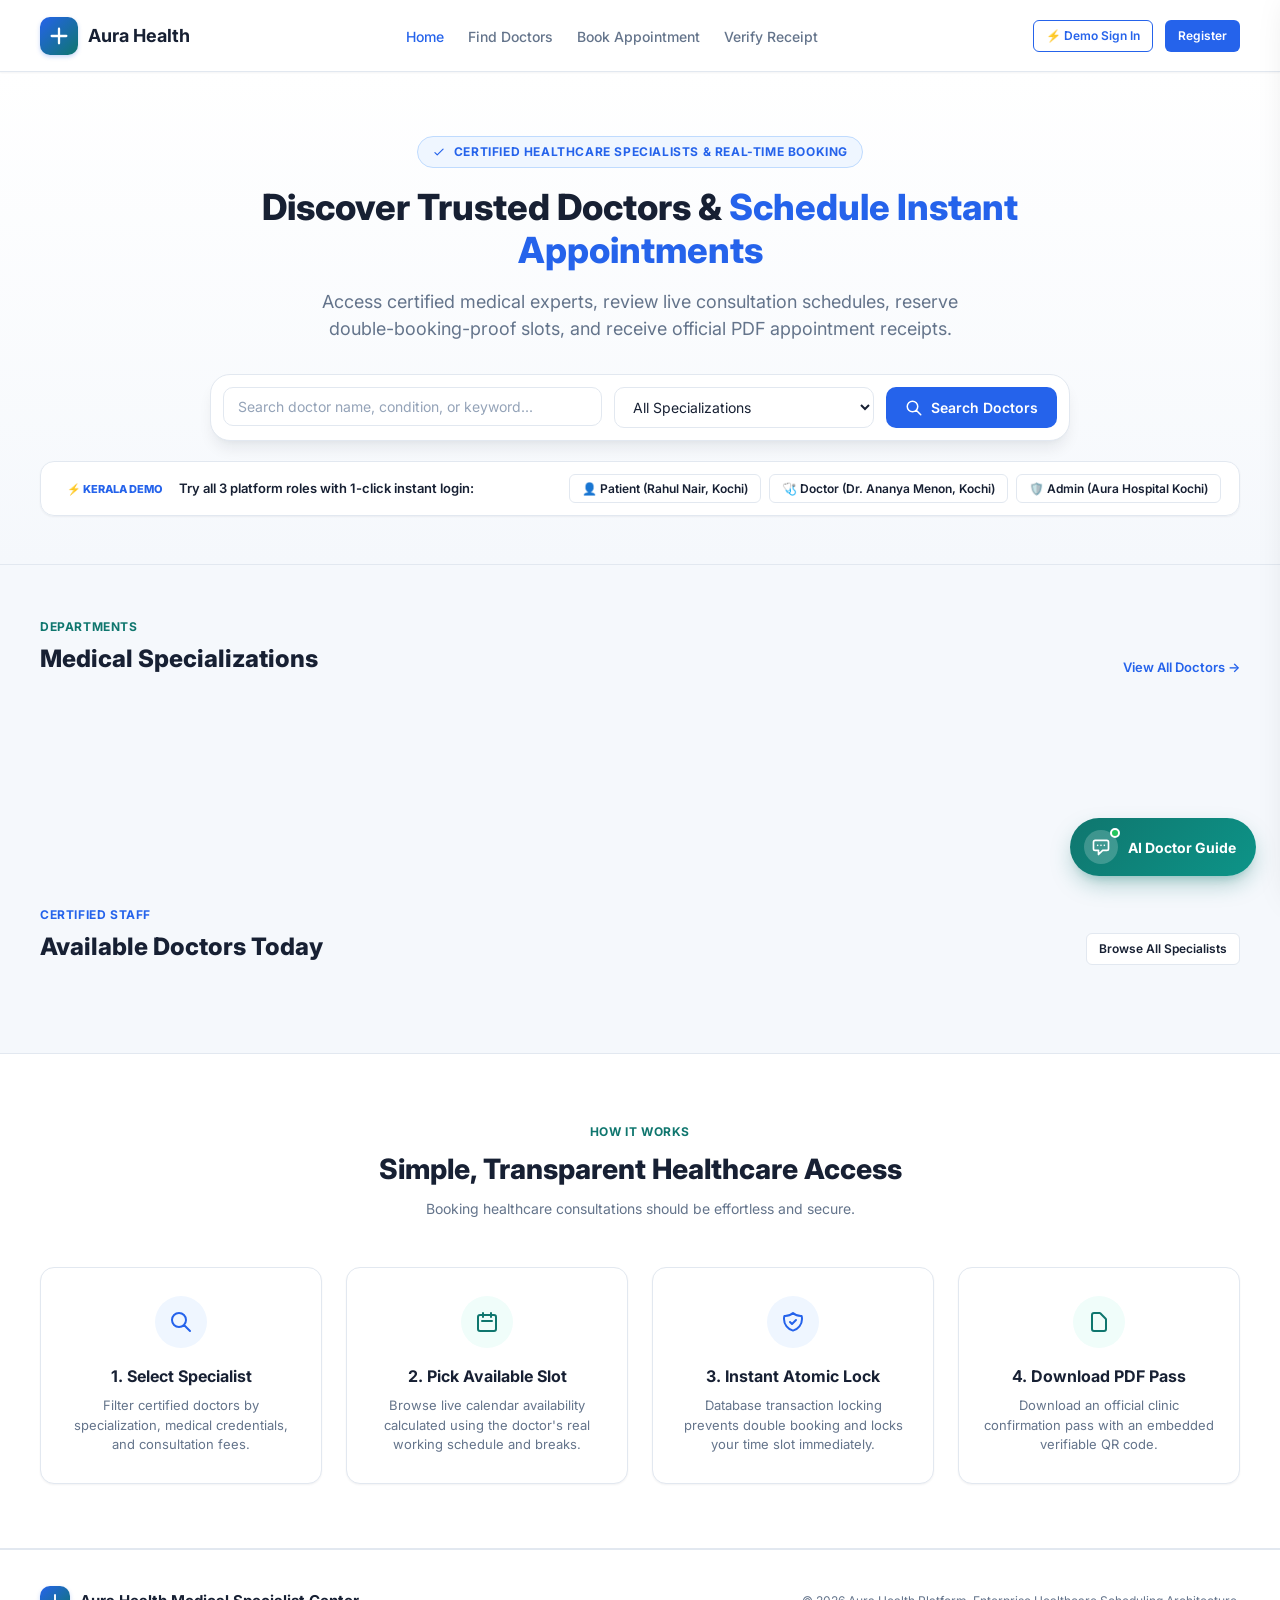
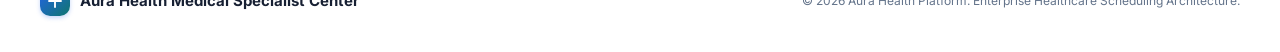
==== commit 56b43a55: "upload project" ====
--- a/frontend/index.html
+++ b/frontend/index.html
@@ -7,6 +7,7 @@
   <link rel="stylesheet" href="css/theme.css">
   <link rel="stylesheet" href="css/components.css">
   <link rel="stylesheet" href="css/style.css">
+  <link rel="stylesheet" href="css/ai-assistant.css">
   <link rel="preconnect" href="https://fonts.googleapis.com">
   <link rel="preconnect" href="https://fonts.gstatic.com" crossorigin>
   <link href="https://fonts.googleapis.com/css2?family=Inter:wght@400;500;600;700;800&display=swap" rel="stylesheet">
@@ -68,18 +69,18 @@
       <!-- Instant Live Demo Bar -->
       <div style="margin-top:20px; background:rgba(255,255,255,0.95); backdrop-filter:blur(8px); border:1px solid var(--border-color); border-radius:var(--radius-lg); padding:12px 18px; display:flex; flex-wrap:wrap; align-items:center; justify-content:space-between; gap:12px; box-shadow:var(--shadow-sm);">
         <div style="display:flex; align-items:center; gap:8px;">
-          <span style="background:var(--primary-subtle); color:var(--primary-brand); font-size:11px; font-weight:800; padding:3px 8px; border-radius:12px; text-transform:uppercase;">⚡ Live Demo</span>
+          <span style="background:var(--primary-subtle); color:var(--primary-brand); font-size:11px; font-weight:800; padding:3px 8px; border-radius:12px; text-transform:uppercase;">⚡ Kerala Demo</span>
           <span style="font-size:13px; font-weight:600; color:var(--text-main);">Try all 3 platform roles with 1-click instant login:</span>
         </div>
         <div style="display:flex; align-items:center; gap:8px; flex-wrap:wrap;">
           <button type="button" class="btn btn-outline btn-sm quick-login-btn" data-email="patient.john@healthcare.com" data-pwd="Password123!" data-redirect="patient-dashboard.html" style="background:#fff; font-size:12px; font-weight:600;">
-            👤 Patient Portal
+            👤 Patient (Rahul Nair, Kochi)
           </button>
           <button type="button" class="btn btn-outline btn-sm quick-login-btn" data-email="doctor.sarah@healthcare.com" data-pwd="Password123!" data-redirect="doctor-dashboard.html" style="background:#fff; font-size:12px; font-weight:600;">
-            🩺 Doctor Dashboard
+            🩺 Doctor (Dr. Ananya Menon, Kochi)
           </button>
           <button type="button" class="btn btn-outline btn-sm quick-login-btn" data-email="admin@healthcare.com" data-pwd="Password123!" data-redirect="admin-dashboard.html" style="background:#fff; font-size:12px; font-weight:600;">
-            🛡️ Admin Console
+            🛡️ Admin (Aura Hospital Kochi)
           </button>
         </div>
       </div>
@@ -186,6 +187,7 @@
 
   <script src="js/api.js"></script>
   <script src="js/auth.js"></script>
+  <script src="js/ai-assistant.js"></script>
   <script>
     document.addEventListener('DOMContentLoaded', async () => {
       // Load Specializations for landing
@@ -227,18 +229,19 @@
             card.className = 'doctor-card';
             card.innerHTML = `
               <div class="doctor-card-top">
-                <img src="${doc.profileImageUrl || 'https://images.unsplash.com/photo-1559839734-2b71ea197ec2?auto=format&fit=crop&q=80&w=200'}" class="doctor-avatar" alt="${escapeHtml(doc.fullName)}">
+                <img src="${doc.profileImageUrl || 'images/default-doctor.svg'}" onerror="this.onerror=null; this.src='images/default-doctor.svg';" class="doctor-avatar" alt="${escapeHtml(doc.fullName)}">
                 <div class="doctor-card-info">
                   <h3 class="doctor-name">${escapeHtml(doc.fullName)}</h3>
                   <span class="doctor-spec">${escapeHtml(doc.specializationName)}</span>
                   <div class="doctor-qual">${escapeHtml(doc.qualifications)}</div>
+                  <div style="font-size:11px;color:var(--healthcare-teal);font-weight:600;margin-top:2px;">📍 Aura Hospital, Kochi</div>
                 </div>
               </div>
               <div class="doctor-card-body">
                 <p class="doctor-bio">${escapeHtml(doc.professionalBio || 'Certified clinical specialist with extensive experience.')}</p>
                 <div class="doctor-meta-row">
                   <span>Experience: <strong>${doc.experienceYears} Years</strong></span>
-                  <span>Fee: <strong class="doctor-fee">$${Number(doc.consultationFee).toFixed(2)}</strong></span>
+                  <span>Fee: <strong class="doctor-fee">${Api.formatCurrency(doc.consultationFee)}</strong></span>
                 </div>
               </div>
               <div class="doctor-card-footer">
--- a/frontend/css/ai-assistant.css
+++ b/frontend/css/ai-assistant.css
@@ -0,0 +1,519 @@
+/**
+ * ====================================================================
+ * AURA HEALTH - AI MEDICAL ASSISTANT STYLING (ai-assistant.css)
+ * Premium Healthcare SaaS - Light Theme Right-Side Chat Widget
+ * ====================================================================
+ */
+
+/* Floating Launcher Button */
+.ai-launcher-btn {
+  position: fixed;
+  bottom: 24px;
+  right: 24px;
+  z-index: 1000;
+  display: flex;
+  align-items: center;
+  gap: 10px;
+  background: linear-gradient(135deg, #0F766E 0%, #0D9488 100%);
+  color: #FFFFFF;
+  border: none;
+  border-radius: 9999px;
+  padding: 12px 20px 12px 14px;
+  font-family: inherit;
+  font-size: 14px;
+  font-weight: 700;
+  cursor: pointer;
+  box-shadow: 0 10px 25px -5px rgba(15, 118, 110, 0.4), 0 8px 10px -6px rgba(15, 118, 110, 0.2);
+  transition: all 0.25s cubic-bezier(0.4, 0, 0.2, 1);
+}
+
+.ai-launcher-btn:hover {
+  transform: translateY(-2px) scale(1.03);
+  box-shadow: 0 16px 30px -5px rgba(15, 118, 110, 0.5), 0 10px 12px -5px rgba(15, 118, 110, 0.3);
+  background: linear-gradient(135deg, #0D9488 0%, #0F766E 100%);
+}
+
+.ai-launcher-icon-wrap {
+  position: relative;
+  width: 34px;
+  height: 34px;
+  background: rgba(255, 255, 255, 0.2);
+  border-radius: 50%;
+  display: flex;
+  align-items: center;
+  justify-content: center;
+}
+
+.ai-launcher-pulse {
+  position: absolute;
+  top: -2px;
+  right: -2px;
+  width: 10px;
+  height: 10px;
+  background: #22C55E;
+  border: 2px solid #FFFFFF;
+  border-radius: 50%;
+  animation: ai-pulse 2s infinite;
+}
+
+@keyframes ai-pulse {
+  0% { transform: scale(0.95); box-shadow: 0 0 0 0 rgba(34, 197, 94, 0.7); }
+  70% { transform: scale(1); box-shadow: 0 0 0 6px rgba(34, 197, 94, 0); }
+  100% { transform: scale(0.95); box-shadow: 0 0 0 0 rgba(34, 197, 94, 0); }
+}
+
+/* Chat Drawer Container (Right-Side Panel) */
+.ai-drawer-overlay {
+  position: fixed;
+  inset: 0;
+  background: rgba(15, 23, 42, 0.35);
+  backdrop-filter: blur(2px);
+  z-index: 1050;
+  opacity: 0;
+  visibility: hidden;
+  transition: opacity 0.3s ease, visibility 0.3s ease;
+}
+
+.ai-drawer-overlay.active {
+  opacity: 1;
+  visibility: visible;
+}
+
+.ai-drawer {
+  position: fixed;
+  top: 0;
+  right: -440px;
+  bottom: 0;
+  width: 420px;
+  max-width: 92vw;
+  background: #FFFFFF;
+  z-index: 1060;
+  display: flex;
+  flex-direction: column;
+  box-shadow: -10px 0 35px -5px rgba(0, 0, 0, 0.15);
+  transition: right 0.35s cubic-bezier(0.16, 1, 0.3, 1);
+}
+
+.ai-drawer.open {
+  right: 0;
+}
+
+/* Drawer Header */
+.ai-drawer-header {
+  padding: 16px 20px;
+  background: #FFFFFF;
+  border-bottom: 1px solid #E2E8F0;
+  display: flex;
+  align-items: center;
+  justify-content: space-between;
+  gap: 12px;
+}
+
+.ai-drawer-title-box {
+  display: flex;
+  align-items: center;
+  gap: 12px;
+}
+
+.ai-drawer-avatar {
+  width: 42px;
+  height: 42px;
+  border-radius: 12px;
+  background: linear-gradient(135deg, #EFF6FF 0%, #F0FDFA 100%);
+  border: 1px solid #CBD5E1;
+  display: flex;
+  align-items: center;
+  justify-content: center;
+  color: #0F766E;
+  flex-shrink: 0;
+}
+
+.ai-drawer-title {
+  font-size: 15px;
+  font-weight: 800;
+  color: #172033;
+  line-height: 1.2;
+}
+
+.ai-drawer-subtitle {
+  font-size: 12px;
+  color: #0F766E;
+  font-weight: 600;
+  display: flex;
+  align-items: center;
+  gap: 5px;
+  margin-top: 3px;
+}
+
+.ai-status-indicator {
+  width: 7px;
+  height: 7px;
+  border-radius: 50%;
+  background: #15803D;
+  display: inline-block;
+}
+
+.ai-drawer-actions {
+  display: flex;
+  align-items: center;
+  gap: 6px;
+}
+
+.ai-btn-icon {
+  background: none;
+  border: none;
+  color: #64748B;
+  cursor: pointer;
+  padding: 6px;
+  border-radius: 8px;
+  display: flex;
+  align-items: center;
+  justify-content: center;
+  transition: all 0.15s ease;
+}
+
+.ai-btn-icon:hover {
+  background: #F1F5F9;
+  color: #172033;
+}
+
+/* Chat Messages Stream */
+.ai-chat-body {
+  flex: 1;
+  overflow-y: auto;
+  padding: 16px 18px;
+  background: #F8FAFC;
+  display: flex;
+  flex-direction: column;
+  gap: 14px;
+}
+
+/* Suggestion Chips */
+.ai-chips-wrap {
+  display: flex;
+  flex-wrap: wrap;
+  gap: 6px;
+  margin-top: 8px;
+}
+
+.ai-chip {
+  background: #FFFFFF;
+  border: 1px solid #CBD5E1;
+  border-radius: 20px;
+  padding: 6px 12px;
+  font-size: 11.5px;
+  font-weight: 600;
+  color: #0F766E;
+  cursor: pointer;
+  transition: all 0.15s ease;
+  user-select: none;
+}
+
+.ai-chip:hover {
+  background: #F0FDFA;
+  border-color: #0F766E;
+  transform: translateY(-1px);
+}
+
+/* Chat Bubbles */
+.ai-msg {
+  display: flex;
+  flex-direction: column;
+  max-width: 88%;
+  animation: aiFadeSlide 0.25s ease-out;
+}
+
+@keyframes aiFadeSlide {
+  from { opacity: 0; transform: translateY(6px); }
+  to { opacity: 1; transform: translateY(0); }
+}
+
+.ai-msg.user {
+  align-self: flex-end;
+}
+
+.ai-msg.assistant {
+  align-self: flex-start;
+}
+
+.ai-msg-bubble {
+  padding: 12px 14px;
+  border-radius: 14px;
+  font-size: 13.5px;
+  line-height: 1.5;
+  word-break: break-word;
+}
+
+.ai-msg.user .ai-msg-bubble {
+  background: #2563EB;
+  color: #FFFFFF;
+  border-bottom-right-radius: 3px;
+  box-shadow: 0 2px 4px rgba(37, 99, 235, 0.15);
+}
+
+.ai-msg.assistant .ai-msg-bubble {
+  background: #FFFFFF;
+  color: #172033;
+  border: 1px solid #E2E8F0;
+  border-bottom-left-radius: 3px;
+  box-shadow: 0 2px 4px rgba(0, 0, 0, 0.04);
+}
+
+.ai-msg-time {
+  font-size: 10px;
+  color: #94A3B8;
+  margin-top: 4px;
+  padding: 0 4px;
+}
+
+.ai-msg.user .ai-msg-time {
+  text-align: right;
+}
+
+/* Red-Flag Emergency Banner */
+.ai-emergency-box {
+  background: #FEF2F2;
+  border: 1px solid #FCA5A5;
+  border-radius: 10px;
+  padding: 10px 12px;
+  margin-top: 8px;
+  font-size: 12px;
+  color: #991B1B;
+  display: flex;
+  align-items: flex-start;
+  gap: 8px;
+  line-height: 1.4;
+}
+
+.ai-emergency-box strong {
+  display: block;
+  font-size: 12.5px;
+  color: #B91C1C;
+  margin-bottom: 2px;
+}
+
+/* Recommended Specialty Badge */
+.ai-specialty-badge {
+  display: inline-flex;
+  align-items: center;
+  gap: 6px;
+  background: #EFF6FF;
+  border: 1px solid #BFDBFE;
+  color: #1D4ED8;
+  padding: 4px 10px;
+  border-radius: 20px;
+  font-size: 12px;
+  font-weight: 700;
+  margin-top: 8px;
+}
+
+/* Recommended Doctor Cards in Chat */
+.ai-doc-cards {
+  display: flex;
+  flex-direction: column;
+  gap: 10px;
+  margin-top: 10px;
+}
+
+.ai-doc-card {
+  background: #FFFFFF;
+  border: 1px solid #E2E8F0;
+  border-radius: 12px;
+  padding: 12px;
+  display: flex;
+  flex-direction: column;
+  gap: 10px;
+  box-shadow: 0 1px 3px rgba(0, 0, 0, 0.05);
+  transition: all 0.15s ease;
+}
+
+.ai-doc-card:hover {
+  border-color: #2563EB;
+  box-shadow: 0 4px 8px rgba(37, 99, 235, 0.08);
+}
+
+.ai-doc-header {
+  display: flex;
+  align-items: center;
+  gap: 10px;
+}
+
+.ai-doc-avatar {
+  width: 44px;
+  height: 44px;
+  border-radius: 10px;
+  object-fit: cover;
+  border: 1px solid #E2E8F0;
+  flex-shrink: 0;
+}
+
+.ai-doc-info {
+  flex: 1;
+  min-width: 0;
+}
+
+.ai-doc-name {
+  font-size: 13.5px;
+  font-weight: 700;
+  color: #172033;
+  white-space: nowrap;
+  overflow: hidden;
+  text-overflow: ellipsis;
+}
+
+.ai-doc-spec {
+  font-size: 11.5px;
+  color: #0F766E;
+  font-weight: 600;
+}
+
+.ai-doc-meta {
+  display: flex;
+  justify-content: space-between;
+  align-items: center;
+  font-size: 11.5px;
+  color: #64748B;
+  padding-top: 4px;
+  border-top: 1px dashed #E2E8F0;
+}
+
+.ai-doc-fee {
+  font-weight: 700;
+  color: #2563EB;
+  font-size: 13px;
+}
+
+.ai-doc-action-btn {
+  display: flex;
+  align-items: center;
+  justify-content: center;
+  gap: 6px;
+  background: #2563EB;
+  color: #FFFFFF;
+  border: none;
+  border-radius: 8px;
+  padding: 8px 12px;
+  font-size: 12px;
+  font-weight: 600;
+  text-decoration: none;
+  cursor: pointer;
+  transition: background 0.15s ease;
+}
+
+.ai-doc-action-btn:hover {
+  background: #1D4ED8;
+  color: #FFFFFF;
+}
+
+/* Typing Indicator */
+.ai-typing {
+  display: flex;
+  align-items: center;
+  gap: 4px;
+  padding: 8px 14px;
+  background: #FFFFFF;
+  border: 1px solid #E2E8F0;
+  border-radius: 14px;
+  width: fit-content;
+}
+
+.ai-typing-dot {
+  width: 6px;
+  height: 6px;
+  background: #94A3B8;
+  border-radius: 50%;
+  animation: ai-dot-bounce 1.4s infinite ease-in-out;
+}
+
+.ai-typing-dot:nth-child(1) { animation-delay: -0.32s; }
+.ai-typing-dot:nth-child(2) { animation-delay: -0.16s; }
+
+@keyframes ai-dot-bounce {
+  0%, 80%, 100% { transform: scale(0); opacity: 0.4; }
+  40% { transform: scale(1); opacity: 1; }
+}
+
+/* Chat Input Footer */
+.ai-drawer-footer {
+  padding: 12px 16px;
+  background: #FFFFFF;
+  border-top: 1px solid #E2E8F0;
+}
+
+.ai-input-form {
+  display: flex;
+  align-items: center;
+  gap: 8px;
+  background: #F8FAFC;
+  border: 1px solid #CBD5E1;
+  border-radius: 12px;
+  padding: 4px 6px 4px 14px;
+  transition: border-color 0.15s ease;
+}
+
+.ai-input-form:focus-within {
+  border-color: #2563EB;
+  box-shadow: 0 0 0 3px rgba(37, 99, 235, 0.1);
+  background: #FFFFFF;
+}
+
+.ai-input-field {
+  flex: 1;
+  border: none;
+  background: transparent;
+  outline: none;
+  font-size: 13.5px;
+  font-family: inherit;
+  color: #172033;
+  padding: 8px 0;
+}
+
+.ai-input-field::placeholder {
+  color: #94A3B8;
+}
+
+.ai-send-btn {
+  background: #2563EB;
+  color: #FFFFFF;
+  border: none;
+  border-radius: 9px;
+  width: 36px;
+  height: 36px;
+  display: flex;
+  align-items: center;
+  justify-content: center;
+  cursor: pointer;
+  transition: all 0.15s ease;
+  flex-shrink: 0;
+}
+
+.ai-send-btn:hover {
+  background: #1D4ED8;
+}
+
+.ai-send-btn:disabled {
+  background: #CBD5E1;
+  cursor: not-allowed;
+}
+
+.ai-disclaimer {
+  font-size: 10.5px;
+  color: #94A3B8;
+  text-align: center;
+  margin-top: 8px;
+  line-height: 1.3;
+}
+
+/* Mobile responsive */
+@media (max-width: 480px) {
+  .ai-drawer {
+    width: 100%;
+    max-width: 100vw;
+  }
+  .ai-launcher-btn {
+    bottom: 16px;
+    right: 16px;
+    padding: 10px 16px 10px 12px;
+    font-size: 13px;
+  }
+}
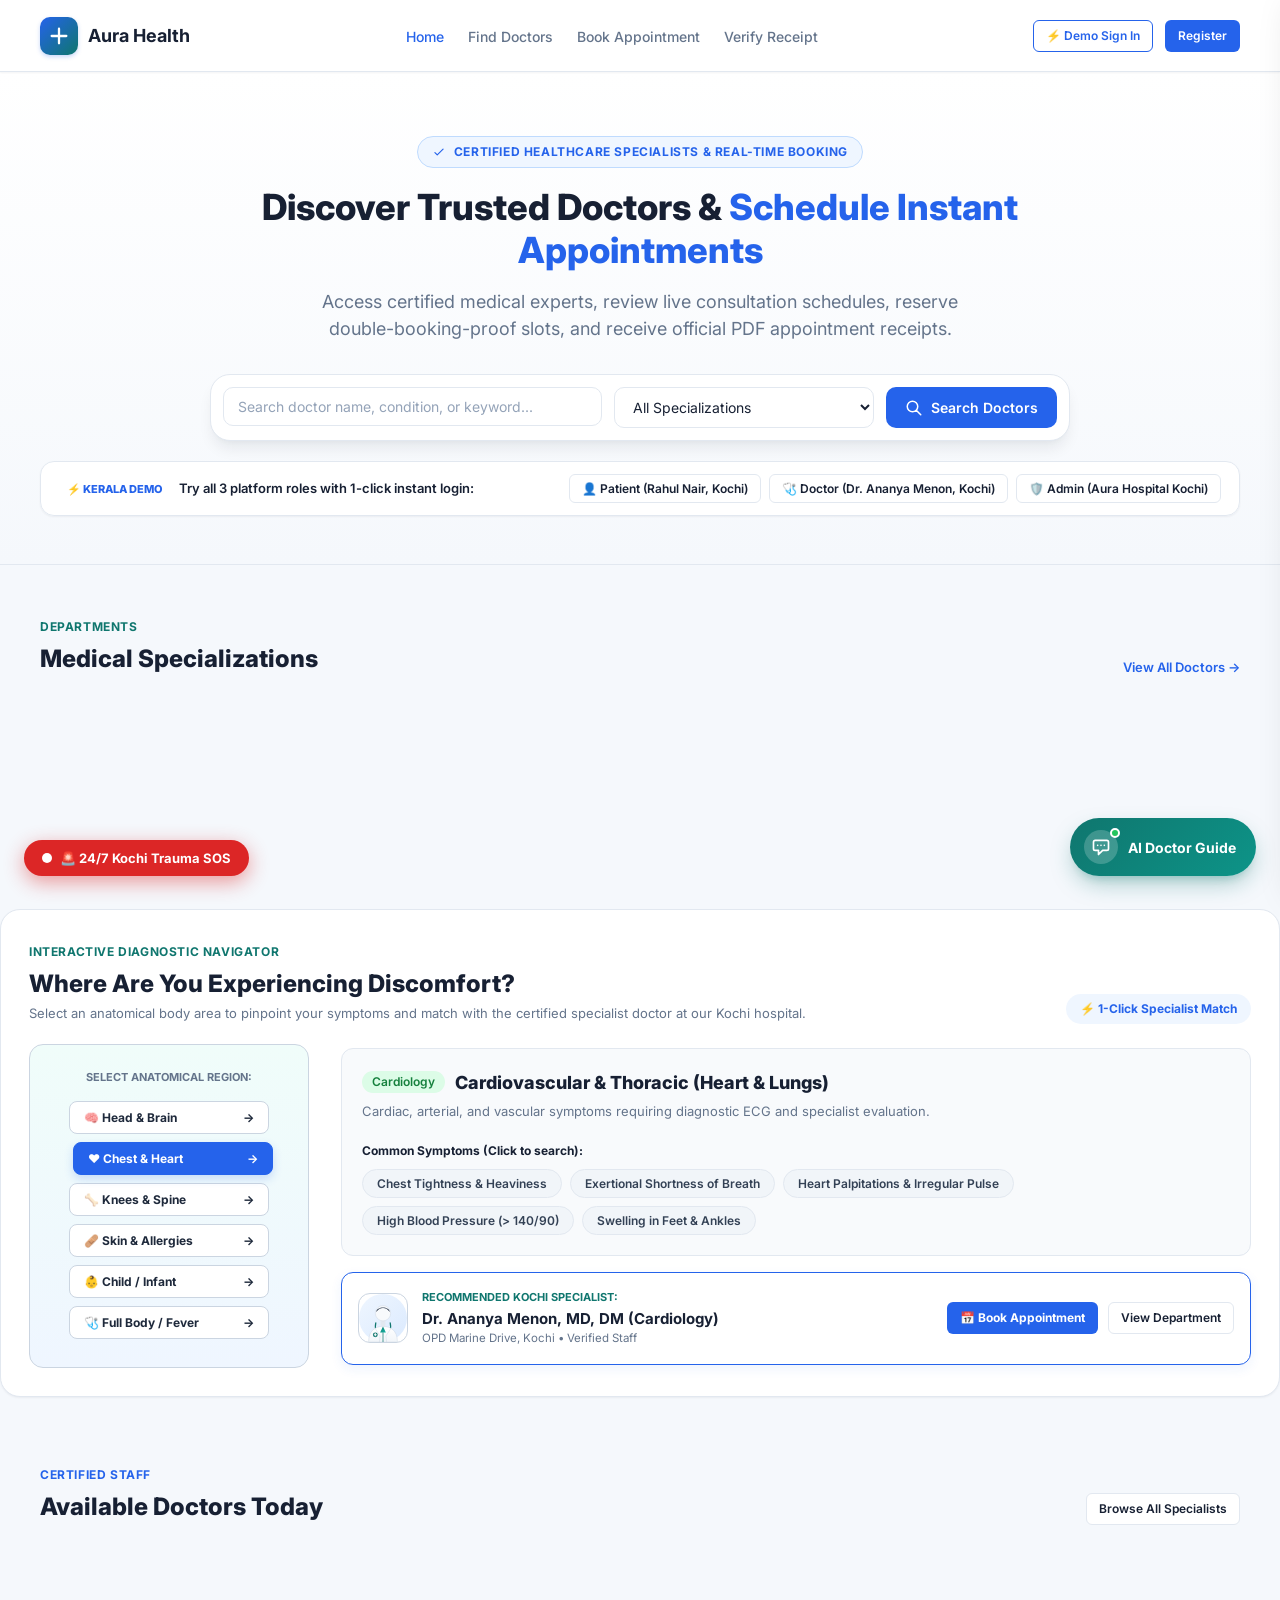
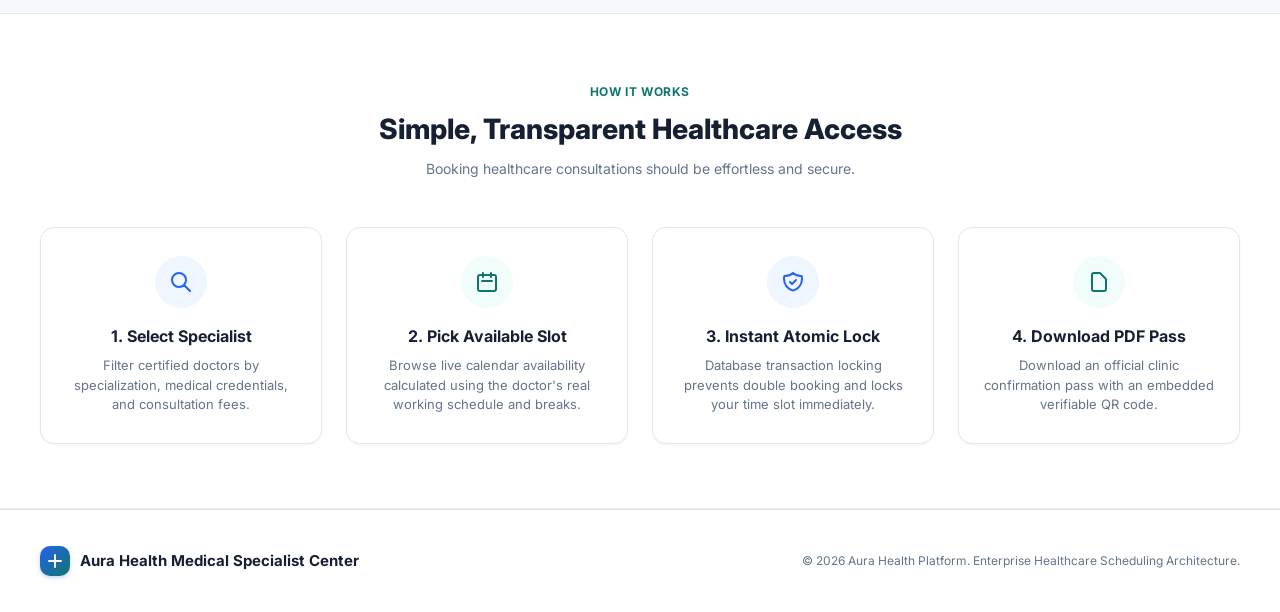
==== commit b58352b6: "feat: extreme healthcare platform features - 3D anatomy symptom locator, AI lab biomarker analyzer, " ====
--- a/frontend/index.html
+++ b/frontend/index.html
@@ -8,6 +8,7 @@
   <link rel="stylesheet" href="css/components.css">
   <link rel="stylesheet" href="css/style.css">
   <link rel="stylesheet" href="css/ai-assistant.css">
+  <link rel="stylesheet" href="css/extreme-features.css">
   <link rel="preconnect" href="https://fonts.googleapis.com">
   <link rel="preconnect" href="https://fonts.gstatic.com" crossorigin>
   <link href="https://fonts.googleapis.com/css2?family=Inter:wght@400;500;600;700;800&display=swap" rel="stylesheet">
@@ -32,11 +33,15 @@
       </ul>
 
       <div class="navbar-actions" id="nav-auth-actions">
+        <button type="button" class="lang-toggle-btn" id="lang-switch-btn" onclick="LanguageSwitcher.toggle()">🌐 English</button>
         <a href="login.html" class="btn btn-outline btn-sm">Sign In</a>
         <a href="register.html" class="btn btn-primary btn-sm">Register</a>
       </div>
     </div>
   </nav>
+
+  <!-- Real-Time Kerala Hospital Operations Telemetry Ticker -->
+  <div id="hospital-live-ticker"></div>
 
   <!-- Hero Section -->
   <header class="hero-section">
@@ -106,6 +111,11 @@
         <div class="skeleton-card" style="height:120px;"></div>
       </div>
     </div>
+  </section>
+
+  <!-- Interactive 3D Human Anatomy Symptom Locator -->
+  <section style="padding: 8px 0 32px;">
+    <div class="container" id="interactive-body-locator"></div>
   </section>
 
   <!-- Featured Verified Doctors -->
@@ -262,7 +272,16 @@
         const specId = document.getElementById('hero-spec-select').value;
         window.location.href = `doctors.html?search=${encodeURIComponent(query)}&specId=${specId}`;
       });
+
+      // Initialize Extreme Features: Live Hospital Operations Ticker & 3D Anatomy Locator
+      if (window.HospitalOperationsTicker) {
+        HospitalOperationsTicker.init('hospital-live-ticker');
+      }
+      if (window.InteractiveAnatomyLocator) {
+        InteractiveAnatomyLocator.init('interactive-body-locator');
+      }
     });
   </script>
+  <script src="js/extreme-features.js"></script>
 </body>
 </html>
--- a/frontend/css/extreme-features.css
+++ b/frontend/css/extreme-features.css
@@ -0,0 +1,321 @@
+/**
+ * ====================================================================
+ * AURA HEALTH - EXTREME CLINICAL & PATIENT FEATURES (extreme-features.css)
+ * 3D/Vector Body Symptom Locator, AI Lab Analyzer, Hospital Operations HUD
+ * ====================================================================
+ */
+
+/* ==================================================================
+   1. LIVE HOSPITAL OPERATIONS TELEMETRY TICKER
+   ================================================================== */
+.hospital-ticker-wrap {
+  background: #FFFFFF;
+  border-bottom: 1px solid var(--border-color);
+  padding: 8px 0;
+  font-size: 12px;
+  overflow-x: auto;
+  white-space: nowrap;
+}
+
+.hospital-ticker-content {
+  display: flex;
+  align-items: center;
+  gap: 24px;
+}
+
+.ticker-item {
+  display: inline-flex;
+  align-items: center;
+  gap: 6px;
+  color: var(--text-secondary);
+}
+
+.ticker-item strong {
+  color: var(--text-main);
+}
+
+.ticker-status-dot {
+  width: 7px;
+  height: 7px;
+  border-radius: 50%;
+  background: #15803D;
+  display: inline-block;
+  animation: tickPulse 1.5s infinite;
+}
+
+@keyframes tickPulse {
+  0% { transform: scale(0.9); opacity: 0.8; }
+  50% { transform: scale(1.3); opacity: 1; }
+  100% { transform: scale(0.9); opacity: 0.8; }
+}
+
+/* ==================================================================
+   2. INTERACTIVE HUMAN ANATOMY SYMPTOM LOCATOR
+   ================================================================== */
+.anatomy-card {
+  background: #FFFFFF;
+  border: 1px solid var(--border-color);
+  border-radius: var(--radius-xl);
+  padding: 28px;
+  box-shadow: var(--shadow-sm);
+  margin-top: 32px;
+}
+
+.anatomy-grid {
+  display: grid;
+  grid-template-columns: 280px 1fr;
+  gap: 32px;
+  align-items: center;
+}
+
+@media (max-width: 768px) {
+  .anatomy-grid {
+    grid-template-columns: 1fr;
+  }
+}
+
+.anatomy-body-viewer {
+  background: linear-gradient(180deg, #F0FDFA 0%, #EFF6FF 100%);
+  border: 1px solid #CBD5E1;
+  border-radius: var(--radius-lg);
+  padding: 24px;
+  display: flex;
+  flex-direction: column;
+  align-items: center;
+  position: relative;
+}
+
+.body-zone-btn {
+  background: #FFFFFF;
+  border: 1px solid #CBD5E1;
+  border-radius: 8px;
+  padding: 8px 14px;
+  font-size: 12px;
+  font-weight: 700;
+  color: #1E293B;
+  cursor: pointer;
+  margin: 4px 0;
+  width: 100%;
+  max-width: 200px;
+  display: flex;
+  align-items: center;
+  justify-content: space-between;
+  transition: all 0.15s ease;
+}
+
+.body-zone-btn:hover,
+.body-zone-btn.active {
+  background: #2563EB;
+  border-color: #2563EB;
+  color: #FFFFFF;
+  transform: translateX(4px);
+  box-shadow: 0 4px 10px rgba(37, 99, 235, 0.2);
+}
+
+.anatomy-details-panel {
+  display: flex;
+  flex-direction: column;
+  gap: 16px;
+}
+
+.anatomy-symptoms-chips {
+  display: flex;
+  flex-wrap: wrap;
+  gap: 8px;
+  margin-top: 8px;
+}
+
+.symptom-pill {
+  background: #F1F5F9;
+  border: 1px solid #E2E8F0;
+  border-radius: 20px;
+  padding: 6px 14px;
+  font-size: 12px;
+  font-weight: 600;
+  color: #334155;
+  cursor: pointer;
+  transition: all 0.15s ease;
+}
+
+.symptom-pill:hover {
+  background: #EFF6FF;
+  border-color: #93C5FD;
+  color: #1D4ED8;
+}
+
+/* ==================================================================
+   3. AI LAB REPORT & BIOMARKER ANALYZER
+   ================================================================== */
+.lab-analyzer-card {
+  background: #FFFFFF;
+  border: 1px solid var(--border-color);
+  border-radius: var(--radius-lg);
+  padding: 20px;
+  margin-top: 16px;
+}
+
+.biomarker-table {
+  width: 100%;
+  border-collapse: collapse;
+  margin: 14px 0;
+  font-size: 12.5px;
+}
+
+.biomarker-table th {
+  background: #F8FAFC;
+  padding: 10px 12px;
+  text-align: left;
+  font-weight: 700;
+  color: var(--text-main);
+  border-bottom: 2px solid var(--border-color);
+}
+
+.biomarker-table td {
+  padding: 10px 12px;
+  border-bottom: 1px solid var(--border-color);
+}
+
+.biomarker-tag {
+  display: inline-block;
+  padding: 2px 8px;
+  border-radius: 6px;
+  font-weight: 800;
+  font-size: 10.5px;
+  text-transform: uppercase;
+}
+
+.biomarker-tag.HIGH {
+  background: #FEE2E2;
+  color: #B91C1C;
+  border: 1px solid #FCA5A5;
+}
+
+.biomarker-tag.LOW {
+  background: #FEF3C7;
+  color: #B45309;
+  border: 1px solid #FCD34D;
+}
+
+.biomarker-tag.NORMAL {
+  background: #DCFCE7;
+  color: #15803D;
+  border: 1px solid #86EFAC;
+}
+
+/* ==================================================================
+   4. DRUG INTERACTION & ALLERGY DEFENSE HUD
+   ================================================================== */
+.drug-safety-banner {
+  background: #F0FDF4;
+  border: 1px solid #86EFAC;
+  border-radius: 10px;
+  padding: 12px 16px;
+  margin-bottom: 12px;
+  display: flex;
+  align-items: center;
+  justify-content: space-between;
+}
+
+.drug-safety-banner.danger {
+  background: #FEF2F2;
+  border-color: #F87171;
+}
+
+.safety-score-circle {
+  width: 44px;
+  height: 44px;
+  border-radius: 50%;
+  background: #FFFFFF;
+  border: 3px solid #16A34A;
+  color: #16A34A;
+  display: flex;
+  align-items: center;
+  justify-content: center;
+  font-weight: 800;
+  font-size: 13px;
+}
+
+.safety-score-circle.danger {
+  border-color: #DC2626;
+  color: #DC2626;
+}
+
+/* ==================================================================
+   5. MALAYALAM QUICK LANGUAGE TOGGLE
+   ================================================================== */
+.lang-toggle-btn {
+  background: #FFFFFF;
+  border: 1px solid var(--border-color);
+  border-radius: 20px;
+  padding: 5px 12px;
+  font-size: 12px;
+  font-weight: 700;
+  color: var(--text-main);
+  cursor: pointer;
+  display: flex;
+  align-items: center;
+  gap: 6px;
+  transition: all 0.15s ease;
+}
+
+.lang-toggle-btn:hover {
+  background: #F8FAFC;
+  border-color: #2563EB;
+}
+
+/* ==================================================================
+   6. EMERGENCY 24/7 KOCHI TRAUMA SOS BEACON & MODAL
+   ================================================================== */
+.sos-beacon-btn {
+  background: #DC2626;
+  color: #FFFFFF !important;
+  border-radius: 30px;
+  padding: 10px 18px;
+  font-weight: 700;
+  box-shadow: 0 6px 20px rgba(220, 38, 38, 0.45);
+  display: inline-flex;
+  align-items: center;
+  gap: 8px;
+  font-size: 13px;
+  border: none;
+  cursor: pointer;
+  transition: transform 0.2s ease, box-shadow 0.2s ease;
+}
+
+.sos-beacon-btn:hover {
+  transform: translateY(-2px);
+  box-shadow: 0 8px 24px rgba(220, 38, 38, 0.55);
+}
+
+.sos-pulse-dot {
+  width: 10px;
+  height: 10px;
+  border-radius: 50%;
+  background: #FFFFFF;
+  display: inline-block;
+  animation: sosPulse 1.2s infinite ease-in-out;
+}
+
+@keyframes sosPulse {
+  0% { transform: scale(0.9); opacity: 0.9; }
+  50% { transform: scale(1.4); opacity: 1; }
+  100% { transform: scale(0.9); opacity: 0.9; }
+}
+
+/* Print Styling for Kerala Health ID Pass */
+@media print {
+  body * {
+    visibility: hidden;
+  }
+  #printable-health-card, #printable-health-card * {
+    visibility: visible;
+  }
+  #printable-health-card {
+    position: absolute;
+    left: 20px;
+    top: 20px;
+    width: 380px;
+    border: 2px solid #0F766E !important;
+    box-shadow: none !important;
+  }
+}
